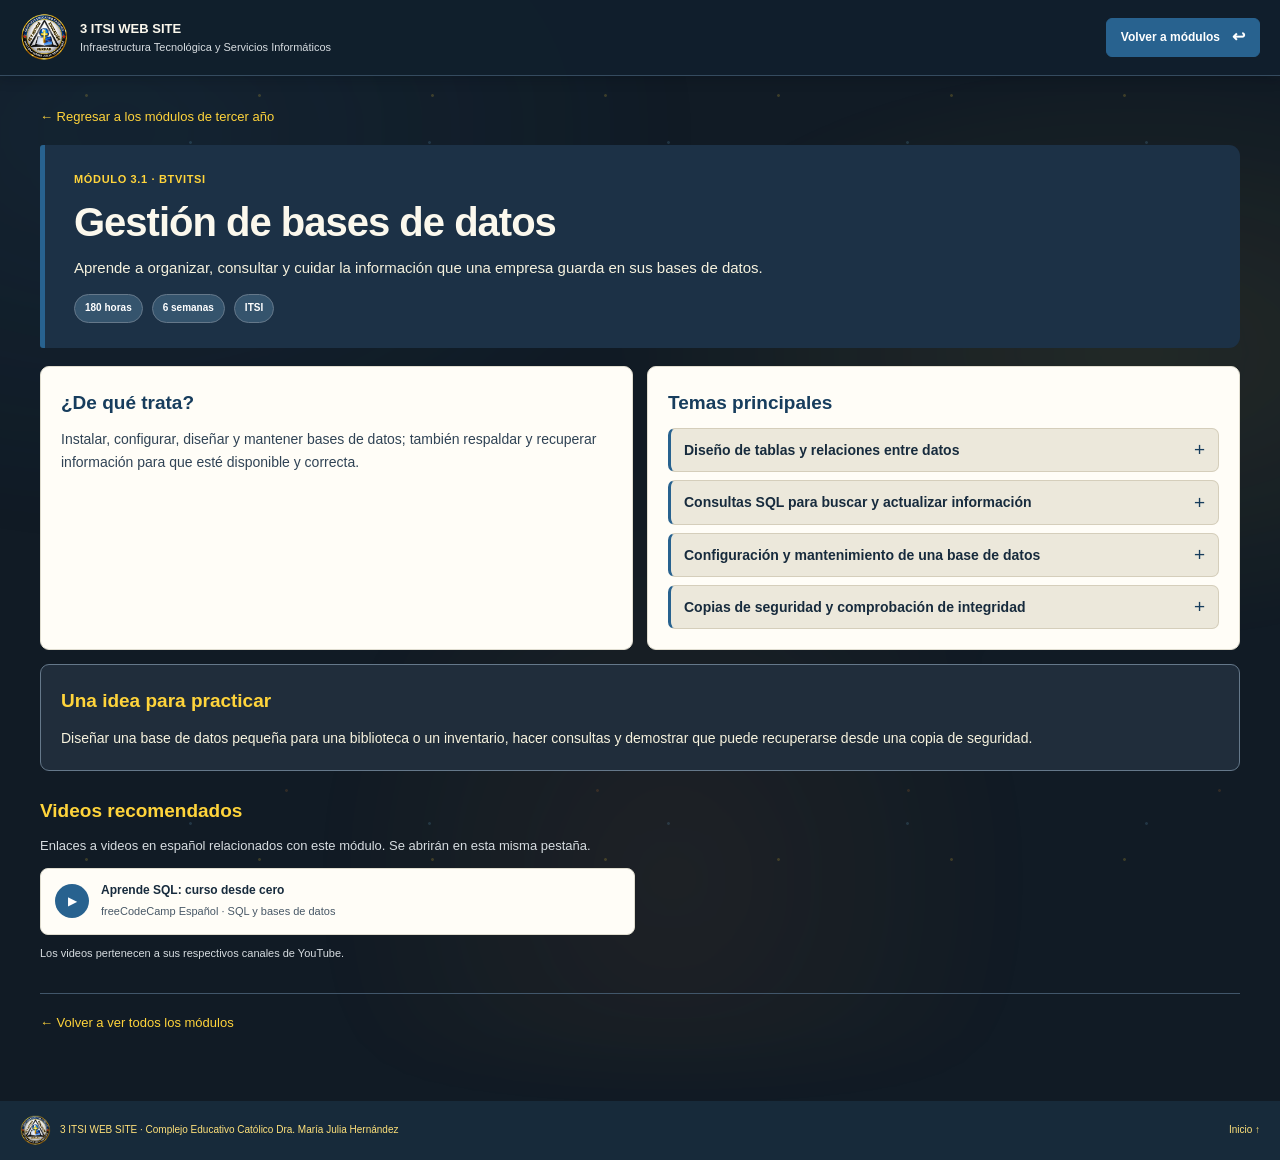
==== modulos/modulo-1.html @ 9ae8a1e6 "Remove JavaScript and use native HTML interactions" ====
<!DOCTYPE html>
<html lang="es">
<head>
  <meta charset="UTF-8">
  <meta name="viewport" content="width=device-width, initial-scale=1.0">
  <meta name="description" content="Información y videos recomendados para el módulo 1: Gestión de bases de datos.">
  <title>Módulo 3.1 | 3 ITSI WEB SITE</title>
  <link rel="icon" type="image/png" href="../imagenes/parrologo.png">
  <link rel="stylesheet" href="../style.css?v=9274566">
</head>
<body>
  <header class="encabezado">
    <a class="identidad" href="../index.html#inicio">
      <img src="../imagenes/parrologo.png" alt="Logo del Complejo Educativo Católico Dra. María Julia Hernández">
      <span><strong>3 ITSI WEB SITE</strong><small>Infraestructura Tecnológica y Servicios Informáticos</small></span>
    </a>
    <a class="boton" href="../index.html#modulos">Volver a módulos <span aria-hidden="true">↩</span></a>
  </header>

  <main class="pagina-modulo">
    <a class="volver" href="../index.html#modulos">← Regresar a los módulos de tercer año</a>
    <section class="titulo-modulo">
      <p class="etiqueta">MÓDULO 3.1 · BTVITSI</p>
      <h1>Gestión de bases de datos</h1>
      <p class="resumen-modulo">Aprende a organizar, consultar y cuidar la información que una empresa guarda en sus bases de datos.</p>
      <div class="datos-modulo"><span>180 horas</span><span>6 semanas</span><span>ITSI</span></div>
    </section>

    <div class="detalle-cuerpo">
      <section class="panel-info">
        <h2>¿De qué trata?</h2>
        <p>Instalar, configurar, diseñar y mantener bases de datos; también respaldar y recuperar información para que esté disponible y correcta.</p>
      </section>
      <section class="panel-info">
        <h2>Temas principales</h2>
        <div class="lista-temas">
          <details class="tema-desplegable">
            <summary>Diseño de tablas y relaciones entre datos</summary>
            <p>Una base de datos organiza la información en tablas. Las relaciones conectan datos relacionados y ayudan a evitar repeticiones.</p>
          </details>
          <details class="tema-desplegable">
            <summary>Consultas SQL para buscar y actualizar información</summary>
            <p>Con SQL se pueden buscar registros, filtrar resultados y agregar o modificar información según lo que necesite el sistema.</p>
          </details>
          <details class="tema-desplegable">
            <summary>Configuración y mantenimiento de una base de datos</summary>
            <p>Incluye preparar la base, organizar el acceso de usuarios y revisar que funcione correctamente para mantener la información disponible.</p>
          </details>
          <details class="tema-desplegable">
            <summary>Copias de seguridad y comprobación de integridad</summary>
            <p>Las copias permiten recuperar información ante un error. También se revisa que los datos estén completos y puedan consultarse.</p>
          </details>
        </div>
      </section>
      <section class="panel-info panel-practica">
        <h2>Una idea para practicar</h2>
        <p>Diseñar una base de datos pequeña para una biblioteca o un inventario, hacer consultas y demostrar que puede recuperarse desde una copia de seguridad.</p>
      </section>
    </div>

    <section class="videos-modulo">
      <h2>Videos recomendados</h2>
      <p>Enlaces a videos en español relacionados con este módulo. Se abrirán en esta misma pestaña.</p>
      <div class="video-lista">
          <a class="video-enlace" href="https://www.youtube.com/watch?v=6JBsoPOwPew">
            <span class="video-play" aria-hidden="true">▶</span><span class="video-texto"><strong>Aprende SQL: curso desde cero</strong><small>freeCodeCamp Español · SQL y bases de datos</small></span>
          </a>
      </div>
      <p class="nota-video">Los videos pertenecen a sus respectivos canales de YouTube.</p>
    </section>
    <div class="pie-detalle"><a class="volver" href="../index.html#modulos">← Volver a ver todos los módulos</a></div>
  </main>

  <footer class="pie"><a class="pie-identidad" href="../index.html#inicio"><img src="../imagenes/parrologo.png" alt=""><span>3 ITSI WEB SITE · Complejo Educativo Católico Dra. María Julia Hernández</span></a><a href="../index.html#inicio">Inicio ↑</a></footer>
</body>
</html>
---- style.css ----
:root {
  --tinta: #fbf8ed;
  --texto-secundario: #c6d2df;
  --fondo: #111b25;
  --blanco: #fff;
  --borde: #41566a;
  --azul: #28628f;
  --azul-oscuro: #173d5d;
  --amarillo: #ffd43b;
  --naranja: #ee8b35;
  --panel-azul: #202d3b;
  --panel-borde: #65788a;
  --superficie: #fffdf7;
  --sombra-suave: 0 8px 24px rgba(2, 12, 20, .28);
  --letra: "Trebuchet MS", "Segoe UI", Arial, sans-serif;
}

* { box-sizing: border-box; }
html, body { overflow-x: hidden; }
html { scroll-behavior: smooth; scroll-padding-top: 90px; background: var(--fondo); }
body { position: relative; isolation: isolate; margin: 0; color: var(--tinta); background: transparent; font-family: var(--letra); font-size: 16px; line-height: 1.65; -webkit-font-smoothing: antialiased; }
body::before { position: fixed; z-index: -2; inset: -18vh -14vw; content: ""; pointer-events: none; opacity: .8; background: radial-gradient(ellipse at 18% 24%, rgba(40, 98, 143, .16), transparent 31%), radial-gradient(ellipse at 80% 42%, rgba(255, 212, 59, .10), transparent 29%), radial-gradient(ellipse at 52% 85%, rgba(238, 139, 53, .08), transparent 31%); filter: blur(36px); animation: luces-de-fondo 34s ease-in-out infinite alternate; }
body::after { position: fixed; z-index: -1; inset: 0; content: ""; pointer-events: none; opacity: .26; background-image: radial-gradient(circle, rgba(255, 212, 59, .7) 1px, transparent 1.8px), radial-gradient(circle, rgba(115, 183, 222, .65) 1px, transparent 1.8px), radial-gradient(circle, rgba(238, 139, 53, .55) 1px, transparent 1.8px); background-size: 173px 191px, 239px 227px, 311px 283px; background-position: 0 0, 71px 29px, 131px 83px; animation: puntos-del-fondo 48s linear infinite; }
@keyframes luces-de-fondo { from { transform: translate3d(-1.5%, -1%, 0) scale(1); } to { transform: translate3d(1.5%, 1%, 0) scale(1.04); } }
@keyframes puntos-del-fondo { to { background-position: 173px 191px, -168px 256px, 442px -200px; } }
a { color: inherit; }
a:focus-visible, button:focus-visible { outline: 3px solid var(--azul); outline-offset: 3px; }
.seccion { width: min(100% - 40px, 1280px); margin-inline: auto; }

.encabezado { position: sticky; z-index: 10; top: 0; display: flex; align-items: center; justify-content: space-between; gap: 20px; min-height: 76px; padding: 8px max(20px, calc((100% - 1280px) / 2)); background: rgba(17, 31, 45, .97); border-bottom: 1px solid #354b5f; box-shadow: 0 2px 12px rgba(2, 12, 20, .25); }
.identidad { display: flex; align-items: center; gap: 11px; text-decoration: none; }
.identidad img { width: 49px; height: 49px; object-fit: contain; }
.identidad span { display: grid; line-height: 1.35; }
.identidad strong { color: var(--tinta); font-size: 13px; }
.identidad small { margin-top: 3px; color: #d6dce0; font-size: 11px; }
.menu { position: relative; }
.menu-boton { display: flex; align-items: center; gap: 10px; padding: 9px 13px; color: var(--blanco); background: var(--azul); border: 1px solid var(--azul); border-radius: 7px; cursor: pointer; font: 700 13px var(--letra); transition: background .16s ease, border-color .16s ease; }
.menu-boton:hover { background: var(--azul-oscuro); border-color: var(--azul-oscuro); }
.menu-boton span { font-size: 17px; line-height: 1; }
.menu-contenido { position: fixed; inset: 84px max(20px, calc((100vw - 1280px) / 2)) auto auto; min-width: 238px; margin: 0; padding: 7px; color: var(--tinta); background: #1c2b39; border: 1px solid #41566a; border-top: 3px solid var(--azul); border-radius: 8px; box-shadow: var(--sombra-suave); }
.menu-contenido:popover-open { display: grid; }
.menu-contenido a { padding: 9px 11px; color: #fbf8ed; border-radius: 5px; text-decoration: none; font-size: 13px; }
.menu-contenido a:hover { color: #fff; background: var(--azul-oscuro); }

.portada { display: grid; grid-template-columns: minmax(0, 1.15fr) minmax(270px, .85fr); align-items: center; gap: 34px; width: min(100% - 40px, 1280px); margin: 26px auto 0; padding: 38px 44px; color: var(--blanco); background: #173d5d; border-left: 6px solid var(--amarillo); border-radius: 3px 14px 14px 3px; box-shadow: 0 10px 24px rgba(2, 12, 20, .22); }
.portada-texto { max-width: 730px; }
.portada-foto { position: relative; width: 100%; aspect-ratio: 16 / 10; margin: 0; overflow: hidden; background: #1c2b39; border: 1px solid rgba(255, 255, 255, .35); border-radius: 9px; box-shadow: 0 10px 20px rgba(2, 12, 20, .28); }
.portada-foto img { display: block; width: 100%; height: 100%; object-fit: cover; object-position: center 45%; }
.portada-foto figcaption { position: absolute; right: 0; bottom: 0; left: 0; display: grid; gap: 2px; padding: 30px 14px 12px; color: #fff; background: linear-gradient(transparent, rgba(13, 24, 34, .92)); }
.portada-foto figcaption strong { font-size: 13px; }
.portada-foto figcaption span { color: #f5f1dd; font-size: 11px; }
.etiqueta { margin: 0 0 9px; color: #ffde69; font-size: 11px; font-weight: 700; letter-spacing: .06em; }
.portada .etiqueta { color: #ffe17a; }
.titulo { margin: 0; color: var(--tinta); font-size: clamp(38px, 6vw, 54px); line-height: 1.13; letter-spacing: -.035em; }
.portada .titulo { color: var(--blanco); }
.titulo span { color: var(--azul); }
.portada .titulo span { color: #ffe17a; }
.bajada { max-width: 650px; margin: 11px 0 10px; color: var(--tinta); font-size: 17px; font-weight: 650; }
.portada .bajada { color: var(--blanco); }
.introduccion { max-width: 660px; margin: 0 0 18px; color: var(--texto-secundario); font-size: 14px; line-height: 1.7; }
.portada .introduccion { color: #f6f2dd; }
.boton { display: inline-flex; align-items: center; gap: 12px; padding: 9px 14px; color: var(--blanco); background: var(--azul); border: 1px solid var(--azul); border-radius: 6px; text-decoration: none; font-size: 12px; font-weight: 700; transition: background .16s ease, transform .16s ease; }
.portada .boton { color: var(--azul-oscuro); background: var(--blanco); border-color: var(--blanco); }
.portada .boton:hover { color: var(--blanco); background: var(--azul-oscuro); border-color: var(--azul-oscuro); }
.boton:hover { transform: translateY(-1px); background: var(--azul-oscuro); }
.boton span { font-size: 16px; line-height: 1; }

.resumen { display: grid; grid-template-columns: repeat(3, 1fr); width: min(100% - 40px, 1120px); margin: 14px auto 0; background: #1c2b39; border: 1px solid #41566a; border-radius: 8px; }
.resumen p { display: flex; align-items: center; justify-content: center; gap: 8px; margin: 0; padding: 10px; }
.resumen p + p { border-left: 1px solid var(--borde); }
.resumen strong { color: var(--azul); font-size: 18px; }
.resumen span { color: #d6dce0; font-size: 10px; line-height: 1.35; }

.especialidad { display: grid; grid-template-columns: .7fr 1.3fr; gap: 60px; padding-block: 58px; }
.seccion-titulo h2, .cierre h2 { margin: 0; color: var(--tinta); font-size: 28px; line-height: 1.25; letter-spacing: -.02em; }
.texto-seccion p { margin: 0 0 10px; color: var(--texto-secundario); font-size: 13px; }
.texto-seccion strong { color: #f5cf51; }


.modulos { padding-block: 42px 52px; background: rgba(24, 39, 53, .94); border-top: 1px solid #41566a; border-bottom: 1px solid #41566a; }
.encabezado-modulos { display: flex; align-items: end; justify-content: space-between; gap: 30px; margin-bottom: 21px; }
.encabezado-modulos .etiqueta { color: #f5cf51; }
.encabezado-modulos > p { max-width: 350px; margin: 0 0 2px; color: var(--texto-secundario); font-size: 12px; }
.lista-modulos { display: grid; grid-template-columns: repeat(2, minmax(0, 1fr)); gap: 12px; }
.modulo { display: block; min-height: 123px; padding: 14px 16px; color: #172b3d; background: var(--superficie); border: 1px solid #e0ddd0; border-left: 4px solid var(--azul); border-radius: 8px; text-decoration: none; transition: background .15s ease, transform .15s ease, box-shadow .15s ease; }
.modulo:hover { transform: translateY(-2px); background: #fff; box-shadow: var(--sombra-suave); }
.numero-modulo { display: inline-block; margin: 0 0 7px; padding: 3px 8px; color: #173d5d; background: #ffd43b; border-radius: 3px 8px 3px 8px; font-size: 11px; font-weight: 800; }
.modulo h3 { margin: 0 0 6px; color: #172b3d; font-size: 17px; line-height: 1.4; }
.modulo p { margin: 0; color: #475766; font-size: 13px; line-height: 1.55; }
.modulo-con-foto { display: grid; grid-template-columns: minmax(0, 1fr) 132px; align-items: center; gap: 14px; }
.modulo-info { min-width: 0; }
.modulo-con-foto img { display: block; width: 100%; aspect-ratio: 4 / 3; object-fit: cover; object-position: center; border: 1px solid #e0ddd0; border-radius: 5px; }
.modulo:nth-child(3n + 2) { border-left-color: var(--amarillo); }
.modulo:nth-child(3n) { border-left-color: var(--naranja); }
.modulo-proyecto { border-left-color: var(--amarillo); }
.modulo-proyecto .numero-modulo { color: #173d5d; background: #ffd43b; }

.programas { display: grid; grid-template-columns: .72fr 1.28fr; gap: 18px 50px; padding-block: 52px; }
.programas-intro h2 { margin: 0; color: var(--tinta); font-size: 27px; line-height: 1.25; }
.programas-intro > p:last-child { max-width: 290px; color: var(--texto-secundario); font-size: 12px; }
.grupos-programas { display: grid; grid-template-columns: repeat(2, minmax(0, 1fr)); gap: 12px 22px; }
.grupo-programa { padding: 3px 0 7px 13px; border-left: 2px solid var(--azul); }
.grupo-programa:nth-child(2n) { border-left-color: var(--amarillo); }
.grupo-programa:nth-child(3n) { border-left-color: var(--naranja); }
.grupo-programa h3 { margin: 0 0 5px; color: #ffd43b; font-size: 14px; }
.grupo-programa a { display: flex; justify-content: space-between; gap: 7px; padding: 5px 0; color: var(--tinta); border-bottom: 1px solid var(--borde); text-decoration: none; font-size: 11px; }
.grupo-programa a:hover { color: #fff0ad; }
.grupo-programa a span { flex: 0 0 auto; color: #ffde69; font-size: 9px; }

.aviso-recursos { grid-column: 1 / -1; margin: 0; padding: 11px 14px; color: #f6f2dd; background: #1c2b39; border-left: 3px solid #ffcf33; border-radius: 4px; font-size: 11px; line-height: 1.6; }

.cierre { color: var(--blanco); background: var(--azul-oscuro); border-top: 4px solid var(--amarillo); }
.cierre-contenido { display: grid; grid-template-columns: .9fr 1.1fr auto; align-items: center; gap: 24px; padding-block: 30px; }
.cierre .etiqueta { color: #ffe17a; font-size: 10px; }
.cierre h2 { color: var(--blanco); font-size: 23px; }
.cierre-contenido > p { max-width: 390px; margin: 0; color: #f5f1dd; font-size: 11px; }
.boton-claro { color: #173d5d; background: var(--amarillo); border-color: var(--amarillo); white-space: nowrap; }
.boton-claro:hover { color: #173d5d; background: #eea51f; border-color: #b76b20; }
.boton-claro span { color: #173d5d; }
.pie { display: flex; align-items: center; justify-content: space-between; gap: 12px; padding: 14px max(20px, calc((100% - 1280px) / 2)); color: #eef1ee; background: #172a3a; font-size: 10px; }
.pie a { color: #ffe17a; text-decoration: none; }
.pie a:hover { text-decoration: underline; }

.pagina-modulo { width: min(100% - 40px, 1200px); margin: 27px auto 50px; }
.volver { display: inline-block; margin: 0 0 18px; color: #ffd43b; font-size: 13px; text-decoration: none; }
.volver:hover { color: var(--azul); text-decoration: underline; }
.titulo-modulo { padding: 25px 29px; background: #1c3146; border-left: 5px solid var(--azul); border-radius: 3px 11px 11px 3px; }
.titulo-modulo .etiqueta { color: #ffd43b; }
.titulo-modulo h1 { margin: 0; color: var(--tinta); font-size: clamp(28px, 5vw, 40px); line-height: 1.2; letter-spacing: -.025em; }
.titulo-modulo .resumen-modulo { max-width: 700px; margin: 10px 0 0; color: #f5f1dd; font-size: 15px; line-height: 1.65; }
.datos-modulo { display: flex; flex-wrap: wrap; gap: 9px; margin-top: 14px; }
.datos-modulo span { padding: 5px 10px; color: #fff; background: #35546d; border: 1px solid var(--panel-borde); border-radius: 999px; font-size: 10px; font-weight: 700; }
.detalle-cuerpo { display: grid; grid-template-columns: 1fr 1fr; gap: 14px; margin-top: 18px; }
.panel-info { padding: 20px; background: var(--superficie); border: 1px solid #e0ddd0; border-radius: 9px; }
.panel-info h2 { margin: 0 0 10px; color: var(--azul-oscuro); font-size: 19px; }
.videos-modulo h2 { margin: 0 0 10px; color: #ffd43b; font-size: 19px; }
.panel-info p { margin: 0; color: #304355; font-size: 14px; line-height: 1.65; }
.panel-info ul { margin: 0; padding-left: 18px; color: #304355; font-size: 13px; line-height: 1.6; }
.panel-info li { padding: 5px 0; }
.panel-practica { grid-column: 1 / -1; background: var(--panel-azul); border-color: var(--panel-borde); }
.panel-practica h2 { color: #ffd43b; }
.panel-practica p, .panel-practica ul { color: #f6f2dd; }
.videos-modulo { margin-top: 24px; }
.videos-modulo > p { margin: 0 0 11px; color: #d6dce0; font-size: 13px; line-height: 1.6; }
.video-lista { display: grid; grid-template-columns: repeat(2, minmax(0, 1fr)); gap: 11px; }
.video-enlace { display: flex; align-items: center; gap: 12px; min-height: 67px; padding: 12px 14px; color: #172b3d; background: var(--superficie); border: 1px solid #e0ddd0; border-radius: 8px; text-decoration: none; transition: border-color .15s ease, box-shadow .15s ease; }
.video-enlace:hover { border-color: var(--azul); box-shadow: var(--sombra-suave); }
.video-play { display: grid; flex: 0 0 34px; width: 34px; height: 34px; place-items: center; color: var(--blanco); background: var(--azul); border-radius: 50%; font-size: 12px; }
.video-texto strong, .video-texto small { display: block; }
.video-texto strong { font-size: 12px; line-height: 1.4; }
.video-texto small { margin-top: 3px; color: #475766; font-size: 11px; }
.nota-video { margin-top: 10px !important; color: #d6dce0 !important; font-size: 11px !important; }
.pie-detalle { margin-top: 30px; padding-top: 15px; border-top: 1px solid var(--borde); }

@media (max-width: 720px) {
  .portada { grid-template-columns: 1fr; gap: 22px; padding: 33px 28px; }
  .portada-foto { width: min(100%, 560px); aspect-ratio: 16 / 9; }
  .especialidad { gap: 28px; }
  .cierre-contenido { grid-template-columns: 1fr auto; gap: 14px; }
  .cierre-contenido > p { grid-column: 1; grid-row: 2; }
  .cierre-contenido .boton { grid-column: 2; grid-row: 1 / span 2; }
}
@media (max-width: 520px) {
  html { scroll-padding-top: 72px; }
  .encabezado { min-height: 68px; padding: 7px 14px; }
  .identidad { gap: 8px; }
  .identidad img { width: 42px; height: 42px; }
  .identidad strong { max-width: 175px; font-size: 11px; }
  .identidad small { max-width: 175px; font-size: 9px; }
  .menu-boton { gap: 7px; padding: 7px 9px; font-size: 11px; }
  .menu-contenido { inset: 74px 14px auto auto; min-width: 215px; }
  .portada { width: 100%; margin-top: 0; padding: 28px 21px 30px; border-radius: 0 0 11px 0; }
  .portada-foto { aspect-ratio: 16 / 10; }
  .titulo { font-size: 39px; }
  .bajada { font-size: 14px; }
  .introduccion { font-size: 12px; }
  .resumen { width: calc(100% - 28px); margin-top: 12px; }
  .resumen p { display: grid; justify-items: center; gap: 0; padding: 7px 3px; text-align: center; }
  .resumen strong { font-size: 15px; }
  .resumen span { font-size: 8px; }
  .seccion { width: calc(100% - 34px); }
  .especialidad { grid-template-columns: 1fr; gap: 11px; padding-block: 43px; }
  .seccion-titulo h2 { font-size: 25px; }
  .encabezado-modulos { display: block; }
  .encabezado-modulos > p { margin-top: 8px; }
  .modulos { padding-block: 37px 42px; }
  .lista-modulos { grid-template-columns: 1fr; gap: 9px; }
  .modulo { min-height: auto; padding: 12px 14px; }
  .modulo h3 { font-size: 16px; }
  .modulo p { font-size: 12px; }
  .modulo-con-foto { grid-template-columns: minmax(0, 1fr) 98px; gap: 10px; }
  .programas { grid-template-columns: 1fr; gap: 12px; padding-block: 40px; }
  .programas-intro > p:last-child { max-width: 100%; margin-bottom: 4px; }
  .grupos-programas { grid-template-columns: 1fr; gap: 13px; }
  .pagina-modulo { width: calc(100% - 30px); margin-top: 18px; }
  .titulo-modulo { padding: 20px 18px; }
  .titulo-modulo .resumen-modulo { font-size: 13px; }
  .detalle-cuerpo, .video-lista { grid-template-columns: 1fr; }
  .panel-info { padding: 16px; }
  .panel-practica { grid-column: auto; }
  .cierre-contenido { grid-template-columns: 1fr; padding-block: 24px; }
  .cierre-contenido > p, .cierre-contenido .boton { grid-column: auto; grid-row: auto; }
  .cierre h2 { font-size: 21px; }
  .pie { align-items: flex-start; padding: 12px 16px; font-size: 9px; }
}

@media (prefers-reduced-motion: reduce) {
  html { scroll-behavior: auto; }
  body::before, body::after { animation: none; }
  *, *::before, *::after { scroll-behavior: auto !important; transition-duration: .01ms !important; }
}



/* Temas desplegables en las páginas de cada módulo. */
.lista-temas { display: grid; gap: 8px; }
.tema-desplegable { overflow: hidden; background: #ece8db; border: 1px solid #d5cebb; border-left: 3px solid var(--azul); border-radius: 7px; color: #172b3d; }
.tema-desplegable summary { position: relative; padding: 11px 38px 11px 13px; color: #172b3d; cursor: pointer; font-size: 14px; font-weight: 700; line-height: 1.45; list-style: none; }
.tema-desplegable summary::-webkit-details-marker { display: none; }
.tema-desplegable summary::after { content: "+"; position: absolute; top: 50%; right: 13px; color: var(--azul-oscuro); font-size: 19px; font-weight: 500; transform: translateY(-50%); }
.tema-desplegable[open] summary::after { content: "−"; }
.tema-desplegable summary:hover { background: #fff0ad; }
.tema-desplegable summary:focus-visible { outline: 3px solid var(--azul); outline-offset: -3px; }
.tema-desplegable p { margin: 0; padding: 0 13px 13px; color: #304355; font-size: 13px; line-height: 1.65; }


/* Identidad institucional repetida con discreción en la portada, especialidad y pie. */
.sello-especialidad { display: block; width: 54px; height: 54px; margin-top: 15px; padding: 4px; object-fit: contain; background: #fffdf7; border: 1px solid #9a7b25; border-radius: 50%; }
.pie-identidad { display: inline-flex; align-items: center; gap: 9px; color: inherit; text-decoration: none; }
.pie-identidad img { width: 31px; height: 31px; object-fit: contain; }
.pie-identidad:hover { color: #fff; }
.duracion-modulo { display: inline-block; margin: 0 0 5px 7px; padding: 2px 7px; color: #173d5d; background: #ede8d6; border-radius: 999px; font-size: 9px; font-weight: 700; vertical-align: 1px; }
@media (max-width: 520px) {
  .sello-especialidad { width: 43px; height: 43px; margin-top: 10px; }
  .pie-identidad { gap: 7px; }
  .pie-identidad img { width: 27px; height: 27px; }
  .duracion-modulo { margin-left: 4px; font-size: 8px; }
}
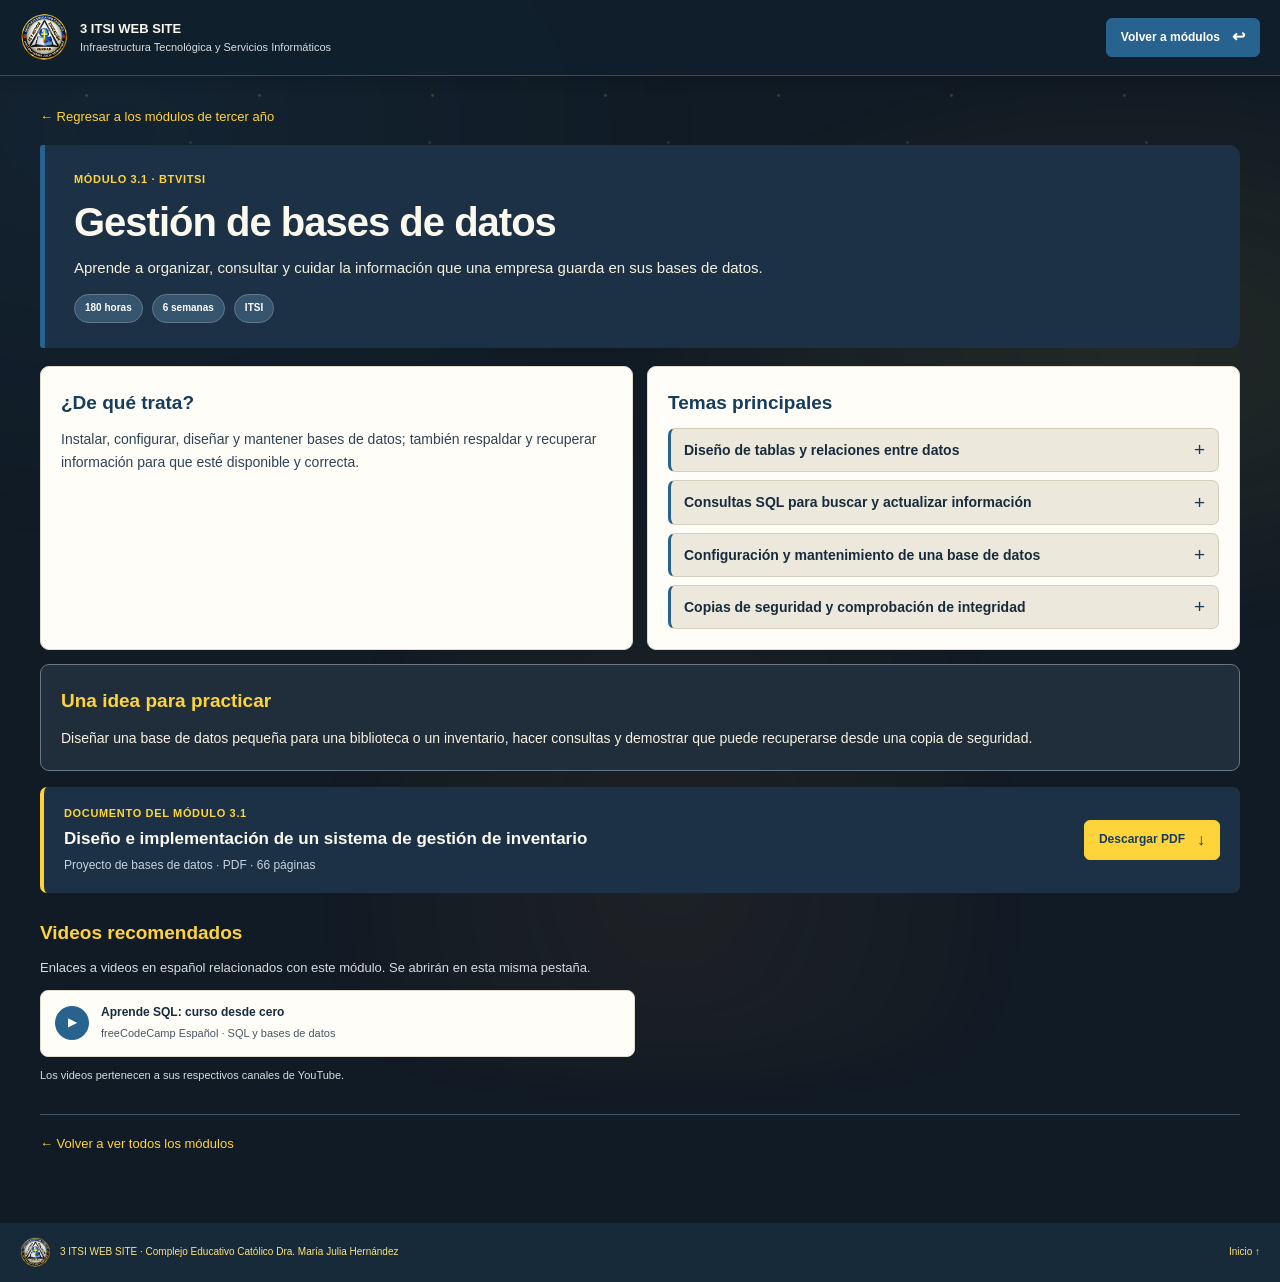
==== commit 5e678f12: "Add project PDFs to their modules" ====
--- a/modulos/modulo-1.html
+++ b/modulos/modulo-1.html
@@ -1,76 +1,167 @@
-<!DOCTYPE html>
+<!doctype html>
 <html lang="es">
-<head>
-  <meta charset="UTF-8">
-  <meta name="viewport" content="width=device-width, initial-scale=1.0">
-  <meta name="description" content="Información y videos recomendados para el módulo 1: Gestión de bases de datos.">
-  <title>Módulo 3.1 | 3 ITSI WEB SITE</title>
-  <link rel="icon" type="image/png" href="../imagenes/parrologo.png">
-  <link rel="stylesheet" href="../style.css?v=9274566">
-</head>
-<body>
-  <header class="encabezado">
-    <a class="identidad" href="../index.html#inicio">
-      <img src="../imagenes/parrologo.png" alt="Logo del Complejo Educativo Católico Dra. María Julia Hernández">
-      <span><strong>3 ITSI WEB SITE</strong><small>Infraestructura Tecnológica y Servicios Informáticos</small></span>
-    </a>
-    <a class="boton" href="../index.html#modulos">Volver a módulos <span aria-hidden="true">↩</span></a>
-  </header>
+  <head>
+    <!-- Datos de esta página y enlace a los estilos compartidos. -->
+    <meta charset="UTF-8" />
+    <meta name="viewport" content="width=device-width, initial-scale=1.0" />
+    <meta
+      name="description"
+      content="Información y videos recomendados para el módulo 1: Gestión de bases de datos."
+    />
+    <title>Módulo 3.1 | 3 ITSI WEB SITE</title>
+    <link rel="icon" type="image/png" href="../imagenes/parrologo.png" />
+    <link rel="stylesheet" href="../style.css?v=9274568" />
+  </head>
+  <body>
+    <!-- Escudo del centro y acceso a la lista de módulos. -->
+    <header class="encabezado">
+      <a class="identidad" href="../index.html#inicio">
+        <img
+          src="../imagenes/parrologo.png"
+          alt="Logo del Complejo Educativo Católico Dra. María Julia Hernández"
+        />
+        <span
+          ><strong>3 ITSI WEB SITE</strong
+          ><small
+            >Infraestructura Tecnológica y Servicios Informáticos</small
+          ></span
+        >
+      </a>
+      <a class="boton" href="../index.html#modulos"
+        >Volver a módulos <span aria-hidden="true">↩</span></a
+      >
+    </header>
 
-  <main class="pagina-modulo">
-    <a class="volver" href="../index.html#modulos">← Regresar a los módulos de tercer año</a>
-    <section class="titulo-modulo">
-      <p class="etiqueta">MÓDULO 3.1 · BTVITSI</p>
-      <h1>Gestión de bases de datos</h1>
-      <p class="resumen-modulo">Aprende a organizar, consultar y cuidar la información que una empresa guarda en sus bases de datos.</p>
-      <div class="datos-modulo"><span>180 horas</span><span>6 semanas</span><span>ITSI</span></div>
-    </section>
-
-    <div class="detalle-cuerpo">
-      <section class="panel-info">
-        <h2>¿De qué trata?</h2>
-        <p>Instalar, configurar, diseñar y mantener bases de datos; también respaldar y recuperar información para que esté disponible y correcta.</p>
-      </section>
-      <section class="panel-info">
-        <h2>Temas principales</h2>
-        <div class="lista-temas">
-          <details class="tema-desplegable">
-            <summary>Diseño de tablas y relaciones entre datos</summary>
-            <p>Una base de datos organiza la información en tablas. Las relaciones conectan datos relacionados y ayudan a evitar repeticiones.</p>
-          </details>
-          <details class="tema-desplegable">
-            <summary>Consultas SQL para buscar y actualizar información</summary>
-            <p>Con SQL se pueden buscar registros, filtrar resultados y agregar o modificar información según lo que necesite el sistema.</p>
-          </details>
-          <details class="tema-desplegable">
-            <summary>Configuración y mantenimiento de una base de datos</summary>
-            <p>Incluye preparar la base, organizar el acceso de usuarios y revisar que funcione correctamente para mantener la información disponible.</p>
-          </details>
-          <details class="tema-desplegable">
-            <summary>Copias de seguridad y comprobación de integridad</summary>
-            <p>Las copias permiten recuperar información ante un error. También se revisa que los datos estén completos y puedan consultarse.</p>
-          </details>
+    <!-- Aquí empieza la información de este módulo. -->
+    <main class="pagina-modulo">
+      <a class="volver" href="../index.html#modulos"
+        >← Regresar a los módulos de tercer año</a
+      >
+      <!-- Nombre, código y duración del módulo. -->
+      <section class="titulo-modulo">
+        <p class="etiqueta">MÓDULO 3.1 · BTVITSI</p>
+        <h1>Gestión de bases de datos</h1>
+        <p class="resumen-modulo">
+          Aprende a organizar, consultar y cuidar la información que una empresa
+          guarda en sus bases de datos.
+        </p>
+        <div class="datos-modulo">
+          <span>180 horas</span><span>6 semanas</span><span>ITSI</span>
         </div>
       </section>
-      <section class="panel-info panel-practica">
-        <h2>Una idea para practicar</h2>
-        <p>Diseñar una base de datos pequeña para una biblioteca o un inventario, hacer consultas y demostrar que puede recuperarse desde una copia de seguridad.</p>
+
+      <!-- Resumen del módulo, temas y una idea para practicar. -->
+      <div class="detalle-cuerpo">
+        <section class="panel-info">
+          <h2>¿De qué trata?</h2>
+          <p>
+            Instalar, configurar, diseñar y mantener bases de datos; también
+            respaldar y recuperar información para que esté disponible y
+            correcta.
+          </p>
+        </section>
+        <section class="panel-info">
+          <h2>Temas principales</h2>
+          <!-- Cada tema se puede abrir para leer su explicación. -->
+          <div class="lista-temas">
+            <details class="tema-desplegable">
+              <summary>Diseño de tablas y relaciones entre datos</summary>
+              <p>
+                Una base de datos organiza la información en tablas. Las
+                relaciones conectan datos relacionados y ayudan a evitar
+                repeticiones.
+              </p>
+            </details>
+            <details class="tema-desplegable">
+              <summary>
+                Consultas SQL para buscar y actualizar información
+              </summary>
+              <p>
+                Con SQL se pueden buscar registros, filtrar resultados y agregar
+                o modificar información según lo que necesite el sistema.
+              </p>
+            </details>
+            <details class="tema-desplegable">
+              <summary>
+                Configuración y mantenimiento de una base de datos
+              </summary>
+              <p>
+                Incluye preparar la base, organizar el acceso de usuarios y
+                revisar que funcione correctamente para mantener la información
+                disponible.
+              </p>
+            </details>
+            <details class="tema-desplegable">
+              <summary>
+                Copias de seguridad y comprobación de integridad
+              </summary>
+              <p>
+                Las copias permiten recuperar información ante un error. También
+                se revisa que los datos estén completos y puedan consultarse.
+              </p>
+            </details>
+          </div>
+        </section>
+        <section class="panel-info panel-practica">
+          <h2>Una idea para practicar</h2>
+          <p>
+            Diseñar una base de datos pequeña para una biblioteca o un
+            inventario, hacer consultas y demostrar que puede recuperarse desde
+            una copia de seguridad.
+          </p>
+        </section>
+      </div>
+
+      <!-- Documento del proyecto presentado para este módulo. -->
+      <section class="documento-modulo">
+        <div>
+          <p class="etiqueta">DOCUMENTO DEL MÓDULO 3.1</p>
+          <h2>Diseño e implementación de un sistema de gestión de inventario</h2>
+          <p>Proyecto de bases de datos · PDF · 66 páginas</p>
+        </div>
+        <a class="boton boton-documento" href="../documentos/modulo-3.1-proyecto-inventario-bases-de-datos.pdf" download>
+          Descargar PDF <span aria-hidden="true">↓</span>
+        </a>
       </section>
-    </div>
 
-    <section class="videos-modulo">
-      <h2>Videos recomendados</h2>
-      <p>Enlaces a videos en español relacionados con este módulo. Se abrirán en esta misma pestaña.</p>
-      <div class="video-lista">
-          <a class="video-enlace" href="https://www.youtube.com/watch?v=6JBsoPOwPew">
-            <span class="video-play" aria-hidden="true">▶</span><span class="video-texto"><strong>Aprende SQL: curso desde cero</strong><small>freeCodeCamp Español · SQL y bases de datos</small></span>
+      <!-- Videos relacionados con este tema. -->
+      <section class="videos-modulo">
+        <h2>Videos recomendados</h2>
+        <p>
+          Enlaces a videos en español relacionados con este módulo. Se abrirán
+          en esta misma pestaña.
+        </p>
+        <div class="video-lista">
+          <a
+            class="video-enlace"
+            href="https://www.youtube.com/watch?v=6JBsoPOwPew"
+          >
+            <span class="video-play" aria-hidden="true">▶</span
+            ><span class="video-texto"
+              ><strong>Aprende SQL: curso desde cero</strong
+              ><small>freeCodeCamp Español · SQL y bases de datos</small></span
+            >
           </a>
+        </div>
+        <p class="nota-video">
+          Los videos pertenecen a sus respectivos canales de YouTube.
+        </p>
+      </section>
+      <div class="pie-detalle">
+        <a class="volver" href="../index.html#modulos"
+          >← Volver a ver todos los módulos</a
+        >
       </div>
-      <p class="nota-video">Los videos pertenecen a sus respectivos canales de YouTube.</p>
-    </section>
-    <div class="pie-detalle"><a class="volver" href="../index.html#modulos">← Volver a ver todos los módulos</a></div>
-  </main>
+    </main>
 
-  <footer class="pie"><a class="pie-identidad" href="../index.html#inicio"><img src="../imagenes/parrologo.png" alt=""><span>3 ITSI WEB SITE · Complejo Educativo Católico Dra. María Julia Hernández</span></a><a href="../index.html#inicio">Inicio ↑</a></footer>
-</body>
+    <!-- Cierre de la página y enlace para volver al inicio. -->
+    <footer class="pie">
+      <a class="pie-identidad" href="../index.html#inicio"
+        ><img src="../imagenes/parrologo.png" alt="" /><span
+          >3 ITSI WEB SITE · Complejo Educativo Católico Dra. María Julia
+          Hernández</span
+        ></a
+      ><a href="../index.html#inicio">Inicio ↑</a>
+    </footer>
+  </body>
 </html>
--- a/style.css
+++ b/style.css
@@ -1,3 +1,4 @@
+/* Colores y tipografías que se repiten por todo el sitio. */
 :root {
   --tinta: #fbf8ed;
   --texto-secundario: #c6d2df;
@@ -11,228 +12,1158 @@
   --panel-azul: #202d3b;
   --panel-borde: #65788a;
   --superficie: #fffdf7;
-  --sombra-suave: 0 8px 24px rgba(2, 12, 20, .28);
+  --sombra-suave: 0 8px 24px rgba(2, 12, 20, 0.28);
   --letra: "Trebuchet MS", "Segoe UI", Arial, sans-serif;
 }
 
-* { box-sizing: border-box; }
-html, body { overflow-x: hidden; }
-html { scroll-behavior: smooth; scroll-padding-top: 90px; background: var(--fondo); }
-body { position: relative; isolation: isolate; margin: 0; color: var(--tinta); background: transparent; font-family: var(--letra); font-size: 16px; line-height: 1.65; -webkit-font-smoothing: antialiased; }
-body::before { position: fixed; z-index: -2; inset: -18vh -14vw; content: ""; pointer-events: none; opacity: .8; background: radial-gradient(ellipse at 18% 24%, rgba(40, 98, 143, .16), transparent 31%), radial-gradient(ellipse at 80% 42%, rgba(255, 212, 59, .10), transparent 29%), radial-gradient(ellipse at 52% 85%, rgba(238, 139, 53, .08), transparent 31%); filter: blur(36px); animation: luces-de-fondo 34s ease-in-out infinite alternate; }
-body::after { position: fixed; z-index: -1; inset: 0; content: ""; pointer-events: none; opacity: .26; background-image: radial-gradient(circle, rgba(255, 212, 59, .7) 1px, transparent 1.8px), radial-gradient(circle, rgba(115, 183, 222, .65) 1px, transparent 1.8px), radial-gradient(circle, rgba(238, 139, 53, .55) 1px, transparent 1.8px); background-size: 173px 191px, 239px 227px, 311px 283px; background-position: 0 0, 71px 29px, 131px 83px; animation: puntos-del-fondo 48s linear infinite; }
-@keyframes luces-de-fondo { from { transform: translate3d(-1.5%, -1%, 0) scale(1); } to { transform: translate3d(1.5%, 1%, 0) scale(1.04); } }
-@keyframes puntos-del-fondo { to { background-position: 173px 191px, -168px 256px, 442px -200px; } }
-a { color: inherit; }
-a:focus-visible, button:focus-visible { outline: 3px solid var(--azul); outline-offset: 3px; }
-.seccion { width: min(100% - 40px, 1280px); margin-inline: auto; }
-
-.encabezado { position: sticky; z-index: 10; top: 0; display: flex; align-items: center; justify-content: space-between; gap: 20px; min-height: 76px; padding: 8px max(20px, calc((100% - 1280px) / 2)); background: rgba(17, 31, 45, .97); border-bottom: 1px solid #354b5f; box-shadow: 0 2px 12px rgba(2, 12, 20, .25); }
-.identidad { display: flex; align-items: center; gap: 11px; text-decoration: none; }
-.identidad img { width: 49px; height: 49px; object-fit: contain; }
-.identidad span { display: grid; line-height: 1.35; }
-.identidad strong { color: var(--tinta); font-size: 13px; }
-.identidad small { margin-top: 3px; color: #d6dce0; font-size: 11px; }
-.menu { position: relative; }
-.menu-boton { display: flex; align-items: center; gap: 10px; padding: 9px 13px; color: var(--blanco); background: var(--azul); border: 1px solid var(--azul); border-radius: 7px; cursor: pointer; font: 700 13px var(--letra); transition: background .16s ease, border-color .16s ease; }
-.menu-boton:hover { background: var(--azul-oscuro); border-color: var(--azul-oscuro); }
-.menu-boton span { font-size: 17px; line-height: 1; }
-.menu-contenido { position: fixed; inset: 84px max(20px, calc((100vw - 1280px) / 2)) auto auto; min-width: 238px; margin: 0; padding: 7px; color: var(--tinta); background: #1c2b39; border: 1px solid #41566a; border-top: 3px solid var(--azul); border-radius: 8px; box-shadow: var(--sombra-suave); }
-.menu-contenido:popover-open { display: grid; }
-.menu-contenido a { padding: 9px 11px; color: #fbf8ed; border-radius: 5px; text-decoration: none; font-size: 13px; }
-.menu-contenido a:hover { color: #fff; background: var(--azul-oscuro); }
-
-.portada { display: grid; grid-template-columns: minmax(0, 1.15fr) minmax(270px, .85fr); align-items: center; gap: 34px; width: min(100% - 40px, 1280px); margin: 26px auto 0; padding: 38px 44px; color: var(--blanco); background: #173d5d; border-left: 6px solid var(--amarillo); border-radius: 3px 14px 14px 3px; box-shadow: 0 10px 24px rgba(2, 12, 20, .22); }
-.portada-texto { max-width: 730px; }
-.portada-foto { position: relative; width: 100%; aspect-ratio: 16 / 10; margin: 0; overflow: hidden; background: #1c2b39; border: 1px solid rgba(255, 255, 255, .35); border-radius: 9px; box-shadow: 0 10px 20px rgba(2, 12, 20, .28); }
-.portada-foto img { display: block; width: 100%; height: 100%; object-fit: cover; object-position: center 45%; }
-.portada-foto figcaption { position: absolute; right: 0; bottom: 0; left: 0; display: grid; gap: 2px; padding: 30px 14px 12px; color: #fff; background: linear-gradient(transparent, rgba(13, 24, 34, .92)); }
-.portada-foto figcaption strong { font-size: 13px; }
-.portada-foto figcaption span { color: #f5f1dd; font-size: 11px; }
-.etiqueta { margin: 0 0 9px; color: #ffde69; font-size: 11px; font-weight: 700; letter-spacing: .06em; }
-.portada .etiqueta { color: #ffe17a; }
-.titulo { margin: 0; color: var(--tinta); font-size: clamp(38px, 6vw, 54px); line-height: 1.13; letter-spacing: -.035em; }
-.portada .titulo { color: var(--blanco); }
-.titulo span { color: var(--azul); }
-.portada .titulo span { color: #ffe17a; }
-.bajada { max-width: 650px; margin: 11px 0 10px; color: var(--tinta); font-size: 17px; font-weight: 650; }
-.portada .bajada { color: var(--blanco); }
-.introduccion { max-width: 660px; margin: 0 0 18px; color: var(--texto-secundario); font-size: 14px; line-height: 1.7; }
-.portada .introduccion { color: #f6f2dd; }
-.boton { display: inline-flex; align-items: center; gap: 12px; padding: 9px 14px; color: var(--blanco); background: var(--azul); border: 1px solid var(--azul); border-radius: 6px; text-decoration: none; font-size: 12px; font-weight: 700; transition: background .16s ease, transform .16s ease; }
-.portada .boton { color: var(--azul-oscuro); background: var(--blanco); border-color: var(--blanco); }
-.portada .boton:hover { color: var(--blanco); background: var(--azul-oscuro); border-color: var(--azul-oscuro); }
-.boton:hover { transform: translateY(-1px); background: var(--azul-oscuro); }
-.boton span { font-size: 16px; line-height: 1; }
-
-.resumen { display: grid; grid-template-columns: repeat(3, 1fr); width: min(100% - 40px, 1120px); margin: 14px auto 0; background: #1c2b39; border: 1px solid #41566a; border-radius: 8px; }
-.resumen p { display: flex; align-items: center; justify-content: center; gap: 8px; margin: 0; padding: 10px; }
-.resumen p + p { border-left: 1px solid var(--borde); }
-.resumen strong { color: var(--azul); font-size: 18px; }
-.resumen span { color: #d6dce0; font-size: 10px; line-height: 1.35; }
-
-.especialidad { display: grid; grid-template-columns: .7fr 1.3fr; gap: 60px; padding-block: 58px; }
-.seccion-titulo h2, .cierre h2 { margin: 0; color: var(--tinta); font-size: 28px; line-height: 1.25; letter-spacing: -.02em; }
-.texto-seccion p { margin: 0 0 10px; color: var(--texto-secundario); font-size: 13px; }
-.texto-seccion strong { color: #f5cf51; }
-
-
-.modulos { padding-block: 42px 52px; background: rgba(24, 39, 53, .94); border-top: 1px solid #41566a; border-bottom: 1px solid #41566a; }
-.encabezado-modulos { display: flex; align-items: end; justify-content: space-between; gap: 30px; margin-bottom: 21px; }
-.encabezado-modulos .etiqueta { color: #f5cf51; }
-.encabezado-modulos > p { max-width: 350px; margin: 0 0 2px; color: var(--texto-secundario); font-size: 12px; }
-.lista-modulos { display: grid; grid-template-columns: repeat(2, minmax(0, 1fr)); gap: 12px; }
-.modulo { display: block; min-height: 123px; padding: 14px 16px; color: #172b3d; background: var(--superficie); border: 1px solid #e0ddd0; border-left: 4px solid var(--azul); border-radius: 8px; text-decoration: none; transition: background .15s ease, transform .15s ease, box-shadow .15s ease; }
-.modulo:hover { transform: translateY(-2px); background: #fff; box-shadow: var(--sombra-suave); }
-.numero-modulo { display: inline-block; margin: 0 0 7px; padding: 3px 8px; color: #173d5d; background: #ffd43b; border-radius: 3px 8px 3px 8px; font-size: 11px; font-weight: 800; }
-.modulo h3 { margin: 0 0 6px; color: #172b3d; font-size: 17px; line-height: 1.4; }
-.modulo p { margin: 0; color: #475766; font-size: 13px; line-height: 1.55; }
-.modulo-con-foto { display: grid; grid-template-columns: minmax(0, 1fr) 132px; align-items: center; gap: 14px; }
-.modulo-info { min-width: 0; }
-.modulo-con-foto img { display: block; width: 100%; aspect-ratio: 4 / 3; object-fit: cover; object-position: center; border: 1px solid #e0ddd0; border-radius: 5px; }
-.modulo:nth-child(3n + 2) { border-left-color: var(--amarillo); }
-.modulo:nth-child(3n) { border-left-color: var(--naranja); }
-.modulo-proyecto { border-left-color: var(--amarillo); }
-.modulo-proyecto .numero-modulo { color: #173d5d; background: #ffd43b; }
-
-.programas { display: grid; grid-template-columns: .72fr 1.28fr; gap: 18px 50px; padding-block: 52px; }
-.programas-intro h2 { margin: 0; color: var(--tinta); font-size: 27px; line-height: 1.25; }
-.programas-intro > p:last-child { max-width: 290px; color: var(--texto-secundario); font-size: 12px; }
-.grupos-programas { display: grid; grid-template-columns: repeat(2, minmax(0, 1fr)); gap: 12px 22px; }
-.grupo-programa { padding: 3px 0 7px 13px; border-left: 2px solid var(--azul); }
-.grupo-programa:nth-child(2n) { border-left-color: var(--amarillo); }
-.grupo-programa:nth-child(3n) { border-left-color: var(--naranja); }
-.grupo-programa h3 { margin: 0 0 5px; color: #ffd43b; font-size: 14px; }
-.grupo-programa a { display: flex; justify-content: space-between; gap: 7px; padding: 5px 0; color: var(--tinta); border-bottom: 1px solid var(--borde); text-decoration: none; font-size: 11px; }
-.grupo-programa a:hover { color: #fff0ad; }
-.grupo-programa a span { flex: 0 0 auto; color: #ffde69; font-size: 9px; }
-
-.aviso-recursos { grid-column: 1 / -1; margin: 0; padding: 11px 14px; color: #f6f2dd; background: #1c2b39; border-left: 3px solid #ffcf33; border-radius: 4px; font-size: 11px; line-height: 1.6; }
-
-.cierre { color: var(--blanco); background: var(--azul-oscuro); border-top: 4px solid var(--amarillo); }
-.cierre-contenido { display: grid; grid-template-columns: .9fr 1.1fr auto; align-items: center; gap: 24px; padding-block: 30px; }
-.cierre .etiqueta { color: #ffe17a; font-size: 10px; }
-.cierre h2 { color: var(--blanco); font-size: 23px; }
-.cierre-contenido > p { max-width: 390px; margin: 0; color: #f5f1dd; font-size: 11px; }
-.boton-claro { color: #173d5d; background: var(--amarillo); border-color: var(--amarillo); white-space: nowrap; }
-.boton-claro:hover { color: #173d5d; background: #eea51f; border-color: #b76b20; }
-.boton-claro span { color: #173d5d; }
-.pie { display: flex; align-items: center; justify-content: space-between; gap: 12px; padding: 14px max(20px, calc((100% - 1280px) / 2)); color: #eef1ee; background: #172a3a; font-size: 10px; }
-.pie a { color: #ffe17a; text-decoration: none; }
-.pie a:hover { text-decoration: underline; }
-
-.pagina-modulo { width: min(100% - 40px, 1200px); margin: 27px auto 50px; }
-.volver { display: inline-block; margin: 0 0 18px; color: #ffd43b; font-size: 13px; text-decoration: none; }
-.volver:hover { color: var(--azul); text-decoration: underline; }
-.titulo-modulo { padding: 25px 29px; background: #1c3146; border-left: 5px solid var(--azul); border-radius: 3px 11px 11px 3px; }
-.titulo-modulo .etiqueta { color: #ffd43b; }
-.titulo-modulo h1 { margin: 0; color: var(--tinta); font-size: clamp(28px, 5vw, 40px); line-height: 1.2; letter-spacing: -.025em; }
-.titulo-modulo .resumen-modulo { max-width: 700px; margin: 10px 0 0; color: #f5f1dd; font-size: 15px; line-height: 1.65; }
-.datos-modulo { display: flex; flex-wrap: wrap; gap: 9px; margin-top: 14px; }
-.datos-modulo span { padding: 5px 10px; color: #fff; background: #35546d; border: 1px solid var(--panel-borde); border-radius: 999px; font-size: 10px; font-weight: 700; }
-.detalle-cuerpo { display: grid; grid-template-columns: 1fr 1fr; gap: 14px; margin-top: 18px; }
-.panel-info { padding: 20px; background: var(--superficie); border: 1px solid #e0ddd0; border-radius: 9px; }
-.panel-info h2 { margin: 0 0 10px; color: var(--azul-oscuro); font-size: 19px; }
-.videos-modulo h2 { margin: 0 0 10px; color: #ffd43b; font-size: 19px; }
-.panel-info p { margin: 0; color: #304355; font-size: 14px; line-height: 1.65; }
-.panel-info ul { margin: 0; padding-left: 18px; color: #304355; font-size: 13px; line-height: 1.6; }
-.panel-info li { padding: 5px 0; }
-.panel-practica { grid-column: 1 / -1; background: var(--panel-azul); border-color: var(--panel-borde); }
-.panel-practica h2 { color: #ffd43b; }
-.panel-practica p, .panel-practica ul { color: #f6f2dd; }
-.videos-modulo { margin-top: 24px; }
-.videos-modulo > p { margin: 0 0 11px; color: #d6dce0; font-size: 13px; line-height: 1.6; }
-.video-lista { display: grid; grid-template-columns: repeat(2, minmax(0, 1fr)); gap: 11px; }
-.video-enlace { display: flex; align-items: center; gap: 12px; min-height: 67px; padding: 12px 14px; color: #172b3d; background: var(--superficie); border: 1px solid #e0ddd0; border-radius: 8px; text-decoration: none; transition: border-color .15s ease, box-shadow .15s ease; }
-.video-enlace:hover { border-color: var(--azul); box-shadow: var(--sombra-suave); }
-.video-play { display: grid; flex: 0 0 34px; width: 34px; height: 34px; place-items: center; color: var(--blanco); background: var(--azul); border-radius: 50%; font-size: 12px; }
-.video-texto strong, .video-texto small { display: block; }
-.video-texto strong { font-size: 12px; line-height: 1.4; }
-.video-texto small { margin-top: 3px; color: #475766; font-size: 11px; }
-.nota-video { margin-top: 10px !important; color: #d6dce0 !important; font-size: 11px !important; }
-.pie-detalle { margin-top: 30px; padding-top: 15px; border-top: 1px solid var(--borde); }
-
+/* Ajuste general para que las medidas de los elementos sean más fáciles de controlar. */
+* {
+  box-sizing: border-box;
+}
+html,
+body {
+  overflow-x: hidden;
+}
+html {
+  scroll-behavior: smooth;
+  scroll-padding-top: 90px;
+  background: var(--fondo);
+}
+body {
+  position: relative;
+  isolation: isolate; /* Mantiene los adornos del fondo detrás del contenido. */
+  margin: 0;
+  color: var(--tinta);
+  background: transparent;
+  font-family: var(--letra);
+  font-size: 16px;
+  line-height: 1.65;
+  -webkit-font-smoothing: antialiased;
+}
+/* Manchas de color y puntos suaves para el fondo. Todo está hecho con CSS. */
+body::before {
+  position: fixed;
+  z-index: -2;
+  inset: -18vh -14vw;
+  content: "";
+  pointer-events: none;
+  opacity: 0.8;
+  background:
+    radial-gradient(
+      ellipse at 18% 24%,
+      rgba(40, 98, 143, 0.16),
+      transparent 31%
+    ),
+    radial-gradient(
+      ellipse at 80% 42%,
+      rgba(255, 212, 59, 0.1),
+      transparent 29%
+    ),
+    radial-gradient(
+      ellipse at 52% 85%,
+      rgba(238, 139, 53, 0.08),
+      transparent 31%
+    );
+  filter: blur(36px);
+  animation: luces-de-fondo 34s ease-in-out infinite alternate;
+}
+body::after {
+  position: fixed;
+  z-index: -1;
+  inset: 0;
+  content: "";
+  pointer-events: none;
+  opacity: 0.26;
+  background-image:
+    radial-gradient(circle, rgba(255, 212, 59, 0.7) 1px, transparent 1.8px),
+    radial-gradient(circle, rgba(115, 183, 222, 0.65) 1px, transparent 1.8px),
+    radial-gradient(circle, rgba(238, 139, 53, 0.55) 1px, transparent 1.8px);
+  background-size:
+    173px 191px,
+    239px 227px,
+    311px 283px;
+  background-position:
+    0 0,
+    71px 29px,
+    131px 83px;
+  animation: puntos-del-fondo 48s linear infinite;
+}
+@keyframes luces-de-fondo {
+  from {
+    transform: translate3d(-1.5%, -1%, 0) scale(1);
+  }
+  to {
+    transform: translate3d(1.5%, 1%, 0) scale(1.04);
+  }
+}
+/* Movimiento lento de los puntos del fondo. */
+@keyframes puntos-del-fondo {
+  to {
+    background-position:
+      173px 191px,
+      -168px 256px,
+      442px -200px;
+  }
+}
+/* Hace visible qué enlace está seleccionado al usar el teclado. */
+a {
+  color: inherit;
+}
+a:focus-visible,
+button:focus-visible {
+  outline: 3px solid var(--azul);
+  outline-offset: 3px;
+}
+.seccion {
+  width: min(100% - 40px, 1280px);
+  margin-inline: auto;
+}
+
+/* La barra permanece arriba mientras se recorre la página. */
+.encabezado {
+  position: sticky;
+  z-index: 10;
+  top: 0;
+  display: flex;
+  align-items: center;
+  justify-content: space-between;
+  gap: 20px;
+  min-height: 76px;
+  padding: 8px max(20px, calc((100% - 1280px) / 2));
+  background: rgba(17, 31, 45, 0.97);
+  border-bottom: 1px solid #354b5f;
+  box-shadow: 0 2px 12px rgba(2, 12, 20, 0.25);
+}
+.identidad {
+  display: flex;
+  align-items: center;
+  gap: 11px;
+  text-decoration: none;
+}
+.identidad img {
+  width: 49px;
+  height: 49px;
+  object-fit: contain;
+}
+.identidad span {
+  display: grid;
+  line-height: 1.35;
+}
+.identidad strong {
+  color: var(--tinta);
+  font-size: 13px;
+}
+.identidad small {
+  margin-top: 3px;
+  color: #d6dce0;
+  font-size: 11px;
+}
+/* El menú lo abre el navegador y se cierra al hacer clic afuera o usar Escape. */
+.menu {
+  position: relative;
+}
+.menu-boton {
+  display: flex;
+  align-items: center;
+  gap: 10px;
+  padding: 9px 13px;
+  color: var(--blanco);
+  background: var(--azul);
+  border: 1px solid var(--azul);
+  border-radius: 7px;
+  cursor: pointer;
+  font: 700 13px var(--letra);
+  transition:
+    background 0.16s ease,
+    border-color 0.16s ease;
+}
+.menu-boton:hover {
+  background: var(--azul-oscuro);
+  border-color: var(--azul-oscuro);
+}
+.menu-boton span {
+  font-size: 17px;
+  line-height: 1;
+}
+.menu-contenido {
+  position: fixed;
+  inset: 84px max(20px, calc((100vw - 1280px) / 2)) auto auto;
+  min-width: 238px;
+  margin: 0;
+  padding: 7px;
+  color: var(--tinta);
+  background: #1c2b39;
+  border: 1px solid #41566a;
+  border-top: 3px solid var(--azul);
+  border-radius: 8px;
+  box-shadow: var(--sombra-suave);
+}
+.menu-contenido:popover-open {
+  display: grid; /* Acomoda los enlaces cuando el menú se abre. */
+}
+.menu-contenido a {
+  padding: 9px 11px;
+  color: #fbf8ed;
+  border-radius: 5px;
+  text-decoration: none;
+  font-size: 13px;
+}
+.menu-contenido a:hover {
+  color: #fff;
+  background: var(--azul-oscuro);
+}
+
+/* Texto y foto de portada, lado a lado en pantallas amplias. */
+.portada {
+  display: grid;
+  grid-template-columns: minmax(0, 1.15fr) minmax(270px, 0.85fr);
+  align-items: center;
+  gap: 34px;
+  width: min(100% - 40px, 1280px);
+  margin: 26px auto 0;
+  padding: 38px 44px;
+  color: var(--blanco);
+  background: #173d5d;
+  border-left: 6px solid var(--amarillo);
+  border-radius: 3px 14px 14px 3px;
+  box-shadow: 0 10px 24px rgba(2, 12, 20, 0.22);
+}
+.portada-texto {
+  max-width: 730px;
+}
+.portada-foto {
+  position: relative;
+  width: 100%;
+  aspect-ratio: 16 / 10;
+  margin: 0;
+  overflow: hidden;
+  background: #1c2b39;
+  border: 1px solid rgba(255, 255, 255, 0.35);
+  border-radius: 9px;
+  box-shadow: 0 10px 20px rgba(2, 12, 20, 0.28);
+}
+.portada-foto img {
+  display: block;
+  width: 100%;
+  height: 100%;
+  object-fit: cover;
+  object-position: center 45%;
+}
+.portada-foto figcaption {
+  position: absolute;
+  right: 0;
+  bottom: 0;
+  left: 0;
+  display: grid;
+  gap: 2px;
+  padding: 30px 14px 12px;
+  color: #fff;
+  background: linear-gradient(transparent, rgba(13, 24, 34, 0.92));
+}
+.portada-foto figcaption strong {
+  font-size: 13px;
+}
+.portada-foto figcaption span {
+  color: #f5f1dd;
+  font-size: 11px;
+}
+.etiqueta {
+  margin: 0 0 9px;
+  color: #ffde69;
+  font-size: 11px;
+  font-weight: 700;
+  letter-spacing: 0.06em;
+}
+.portada .etiqueta {
+  color: #ffe17a;
+}
+.titulo {
+  margin: 0;
+  color: var(--tinta);
+  font-size: clamp(38px, 6vw, 54px);
+  line-height: 1.13;
+  letter-spacing: -0.035em;
+}
+.portada .titulo {
+  color: var(--blanco);
+}
+.titulo span {
+  color: var(--azul);
+}
+.portada .titulo span {
+  color: #ffe17a;
+}
+.bajada {
+  max-width: 650px;
+  margin: 11px 0 10px;
+  color: var(--tinta);
+  font-size: 17px;
+  font-weight: 650;
+}
+.portada .bajada {
+  color: var(--blanco);
+}
+.introduccion {
+  max-width: 660px;
+  margin: 0 0 18px;
+  color: var(--texto-secundario);
+  font-size: 14px;
+  line-height: 1.7;
+}
+.portada .introduccion {
+  color: #f6f2dd;
+}
+.boton {
+  display: inline-flex;
+  align-items: center;
+  gap: 12px;
+  padding: 9px 14px;
+  color: var(--blanco);
+  background: var(--azul);
+  border: 1px solid var(--azul);
+  border-radius: 6px;
+  text-decoration: none;
+  font-size: 12px;
+  font-weight: 700;
+  transition:
+    background 0.16s ease,
+    transform 0.16s ease;
+}
+.portada .boton {
+  color: var(--azul-oscuro);
+  background: var(--blanco);
+  border-color: var(--blanco);
+}
+.portada .boton:hover {
+  color: var(--blanco);
+  background: var(--azul-oscuro);
+  border-color: var(--azul-oscuro);
+}
+.boton:hover {
+  transform: translateY(-1px);
+  background: var(--azul-oscuro);
+}
+.boton span {
+  font-size: 16px;
+  line-height: 1;
+}
+
+/* Módulos, horas y semanas en una franja compacta. */
+.resumen {
+  display: grid;
+  grid-template-columns: repeat(3, 1fr);
+  width: min(100% - 40px, 1120px);
+  margin: 14px auto 0;
+  background: #1c2b39;
+  border: 1px solid #41566a;
+  border-radius: 8px;
+}
+.resumen p {
+  display: flex;
+  align-items: center;
+  justify-content: center;
+  gap: 8px;
+  margin: 0;
+  padding: 10px;
+}
+.resumen p + p {
+  border-left: 1px solid var(--borde);
+}
+.resumen strong {
+  color: var(--azul);
+  font-size: 18px;
+}
+.resumen span {
+  color: #d6dce0;
+  font-size: 10px;
+  line-height: 1.35;
+}
+
+/* Título y descripción de la especialidad. */
+.especialidad {
+  display: grid;
+  grid-template-columns: 0.7fr 1.3fr;
+  gap: 60px;
+  padding-block: 58px;
+}
+.seccion-titulo h2,
+.cierre h2 {
+  margin: 0;
+  color: var(--tinta);
+  font-size: 28px;
+  line-height: 1.25;
+  letter-spacing: -0.02em;
+}
+.texto-seccion p {
+  margin: 0 0 10px;
+  color: var(--texto-secundario);
+  font-size: 13px;
+}
+.texto-seccion strong {
+  color: #f5cf51;
+}
+
+/* Tarjetas claras para encontrar cada módulo y abrir su página. */
+.modulos {
+  padding-block: 42px 52px;
+  background: rgba(24, 39, 53, 0.94);
+  border-top: 1px solid #41566a;
+  border-bottom: 1px solid #41566a;
+}
+.encabezado-modulos {
+  display: flex;
+  align-items: end;
+  justify-content: space-between;
+  gap: 30px;
+  margin-bottom: 21px;
+}
+.encabezado-modulos .etiqueta {
+  color: #f5cf51;
+}
+.encabezado-modulos > p {
+  max-width: 350px;
+  margin: 0 0 2px;
+  color: var(--texto-secundario);
+  font-size: 12px;
+}
+.lista-modulos {
+  display: grid;
+  grid-template-columns: repeat(2, minmax(0, 1fr));
+  gap: 12px;
+}
+.modulo {
+  display: block;
+  min-height: 123px;
+  padding: 14px 16px;
+  color: #172b3d;
+  background: var(--superficie);
+  border: 1px solid #e0ddd0;
+  border-left: 4px solid var(--azul);
+  border-radius: 8px;
+  text-decoration: none;
+  transition:
+    background 0.15s ease,
+    transform 0.15s ease,
+    box-shadow 0.15s ease;
+}
+.modulo:hover {
+  transform: translateY(-2px);
+  background: #fff;
+  box-shadow: var(--sombra-suave);
+}
+.numero-modulo {
+  display: inline-block;
+  margin: 0 0 7px;
+  padding: 3px 8px;
+  color: #173d5d;
+  background: #ffd43b;
+  border-radius: 3px 8px 3px 8px;
+  font-size: 11px;
+  font-weight: 800;
+}
+.modulo h3 {
+  margin: 0 0 6px;
+  color: #172b3d;
+  font-size: 17px;
+  line-height: 1.4;
+}
+.modulo p {
+  margin: 0;
+  color: #475766;
+  font-size: 13px;
+  line-height: 1.55;
+}
+.modulo-con-foto {
+  display: grid;
+  grid-template-columns: minmax(0, 1fr) 132px;
+  align-items: center;
+  gap: 14px;
+}
+.modulo-info {
+  min-width: 0;
+}
+.modulo-con-foto img {
+  display: block;
+  width: 100%;
+  aspect-ratio: 4 / 3;
+  object-fit: cover;
+  object-position: center;
+  border: 1px solid #e0ddd0;
+  border-radius: 5px;
+}
+.modulo:nth-child(3n + 2) {
+  border-left-color: var(--amarillo);
+}
+.modulo:nth-child(3n) {
+  border-left-color: var(--naranja);
+}
+.modulo-proyecto {
+  border-left-color: var(--amarillo);
+}
+.modulo-proyecto .numero-modulo {
+  color: #173d5d;
+  background: #ffd43b;
+}
+
+/* Enlaces de descarga agrupados por tema. */
+.programas {
+  display: grid;
+  grid-template-columns: 0.72fr 1.28fr;
+  gap: 18px 50px;
+  padding-block: 52px;
+}
+.programas-intro h2 {
+  margin: 0;
+  color: var(--tinta);
+  font-size: 27px;
+  line-height: 1.25;
+}
+.programas-intro > p:last-child {
+  max-width: 290px;
+  color: var(--texto-secundario);
+  font-size: 12px;
+}
+.grupos-programas {
+  display: grid;
+  grid-template-columns: repeat(2, minmax(0, 1fr));
+  gap: 12px 22px;
+}
+.grupo-programa {
+  padding: 3px 0 7px 13px;
+  border-left: 2px solid var(--azul);
+}
+.grupo-programa:nth-child(2n) {
+  border-left-color: var(--amarillo);
+}
+.grupo-programa:nth-child(3n) {
+  border-left-color: var(--naranja);
+}
+.grupo-programa h3 {
+  margin: 0 0 5px;
+  color: #ffd43b;
+  font-size: 14px;
+}
+.grupo-programa a {
+  display: flex;
+  justify-content: space-between;
+  gap: 7px;
+  padding: 5px 0;
+  color: var(--tinta);
+  border-bottom: 1px solid var(--borde);
+  text-decoration: none;
+  font-size: 11px;
+}
+.grupo-programa a:hover {
+  color: #fff0ad;
+}
+.grupo-programa a span {
+  flex: 0 0 auto;
+  color: #ffde69;
+  font-size: 9px;
+}
+
+/* Aviso sobre el uso de los programas para las prácticas. */
+.aviso-recursos {
+  grid-column: 1 / -1;
+  margin: 0;
+  padding: 11px 14px;
+  color: #f6f2dd;
+  background: #1c2b39;
+  border-left: 3px solid #ffcf33;
+  border-radius: 4px;
+  font-size: 11px;
+  line-height: 1.6;
+}
+
+/* Presentación del proyecto final. */
+.cierre {
+  color: var(--blanco);
+  background: var(--azul-oscuro);
+  border-top: 4px solid var(--amarillo);
+}
+.cierre-contenido {
+  display: grid;
+  grid-template-columns: 0.9fr 1.1fr auto;
+  align-items: center;
+  gap: 24px;
+  padding-block: 30px;
+}
+.cierre .etiqueta {
+  color: #ffe17a;
+  font-size: 10px;
+}
+.cierre h2 {
+  color: var(--blanco);
+  font-size: 23px;
+}
+.cierre-contenido > p {
+  max-width: 390px;
+  margin: 0;
+  color: #f5f1dd;
+  font-size: 11px;
+}
+.boton-claro {
+  color: #173d5d;
+  background: var(--amarillo);
+  border-color: var(--amarillo);
+  white-space: nowrap;
+}
+.boton-claro:hover {
+  color: #173d5d;
+  background: #eea51f;
+  border-color: #b76b20;
+}
+.boton-claro span {
+  color: #173d5d;
+}
+/* Pie institucional reutilizado en la página principal y en cada módulo. */
+.pie {
+  display: flex;
+  align-items: center;
+  justify-content: space-between;
+  gap: 12px;
+  padding: 14px max(20px, calc((100% - 1280px) / 2));
+  color: #eef1ee;
+  background: #172a3a;
+  font-size: 10px;
+}
+.pie a {
+  color: #ffe17a;
+  text-decoration: none;
+}
+.pie a:hover {
+  text-decoration: underline;
+}
+
+/* Diseño de las páginas de detalle. */
+.pagina-modulo {
+  width: min(100% - 40px, 1200px);
+  margin: 27px auto 50px;
+}
+.volver {
+  display: inline-block;
+  margin: 0 0 18px;
+  color: #ffd43b;
+  font-size: 13px;
+  text-decoration: none;
+}
+.volver:hover {
+  color: var(--azul);
+  text-decoration: underline;
+}
+.titulo-modulo {
+  padding: 25px 29px;
+  background: #1c3146;
+  border-left: 5px solid var(--azul);
+  border-radius: 3px 11px 11px 3px;
+}
+.titulo-modulo .etiqueta {
+  color: #ffd43b;
+}
+.titulo-modulo h1 {
+  margin: 0;
+  color: var(--tinta);
+  font-size: clamp(28px, 5vw, 40px);
+  line-height: 1.2;
+  letter-spacing: -0.025em;
+}
+.titulo-modulo .resumen-modulo {
+  max-width: 700px;
+  margin: 10px 0 0;
+  color: #f5f1dd;
+  font-size: 15px;
+  line-height: 1.65;
+}
+.datos-modulo {
+  display: flex;
+  flex-wrap: wrap;
+  gap: 9px;
+  margin-top: 14px;
+}
+.datos-modulo span {
+  padding: 5px 10px;
+  color: #fff;
+  background: #35546d;
+  border: 1px solid var(--panel-borde);
+  border-radius: 999px;
+  font-size: 10px;
+  font-weight: 700;
+}
+/* En pantallas amplias, estos paneles aparecen en dos columnas. */
+.detalle-cuerpo {
+  display: grid;
+  grid-template-columns: 1fr 1fr;
+  gap: 14px;
+  margin-top: 18px;
+}
+.panel-info {
+  padding: 20px;
+  background: var(--superficie);
+  border: 1px solid #e0ddd0;
+  border-radius: 9px;
+}
+.panel-info h2 {
+  margin: 0 0 10px;
+  color: var(--azul-oscuro);
+  font-size: 19px;
+}
+.videos-modulo h2 {
+  margin: 0 0 10px;
+  color: #ffd43b;
+  font-size: 19px;
+}
+.panel-info p {
+  margin: 0;
+  color: #304355;
+  font-size: 14px;
+  line-height: 1.65;
+}
+.panel-info ul {
+  margin: 0;
+  padding-left: 18px;
+  color: #304355;
+  font-size: 13px;
+  line-height: 1.6;
+}
+.panel-info li {
+  padding: 5px 0;
+}
+.panel-practica {
+  grid-column: 1 / -1;
+  background: var(--panel-azul);
+  border-color: var(--panel-borde);
+}
+.panel-practica h2 {
+  color: #ffd43b;
+}
+.panel-practica p,
+.panel-practica ul {
+  color: #f6f2dd;
+}
+
+/* Tarjeta para descargar el proyecto asociado al módulo. */
+.documento-modulo {
+  display: grid;
+  grid-template-columns: minmax(0, 1fr) auto;
+  align-items: center;
+  gap: 18px;
+  margin-top: 16px;
+  padding: 17px 20px;
+  background: #1c3146;
+  border-left: 4px solid var(--amarillo);
+  border-radius: 7px;
+}
+.documento-modulo .etiqueta {
+  margin-bottom: 5px;
+  color: #ffd43b;
+}
+.documento-modulo h2 {
+  margin: 0;
+  color: var(--tinta);
+  font-size: 17px;
+  line-height: 1.4;
+}
+.documento-modulo p:last-child {
+  margin: 5px 0 0;
+  color: var(--texto-secundario);
+  font-size: 12px;
+}
+.boton-documento {
+  color: #173d5d;
+  background: var(--amarillo);
+  border-color: var(--amarillo);
+  white-space: nowrap;
+}
+.boton-documento:hover {
+  color: #173d5d;
+  background: #eea51f;
+  border-color: #b76b20;
+}
+.videos-modulo {
+  margin-top: 24px;
+}
+.videos-modulo > p {
+  margin: 0 0 11px;
+  color: #d6dce0;
+  font-size: 13px;
+  line-height: 1.6;
+}
+.video-lista {
+  display: grid;
+  grid-template-columns: repeat(2, minmax(0, 1fr));
+  gap: 11px;
+}
+.video-enlace {
+  display: flex;
+  align-items: center;
+  gap: 12px;
+  min-height: 67px;
+  padding: 12px 14px;
+  color: #172b3d;
+  background: var(--superficie);
+  border: 1px solid #e0ddd0;
+  border-radius: 8px;
+  text-decoration: none;
+  transition:
+    border-color 0.15s ease,
+    box-shadow 0.15s ease;
+}
+.video-enlace:hover {
+  border-color: var(--azul);
+  box-shadow: var(--sombra-suave);
+}
+.video-play {
+  display: grid;
+  flex: 0 0 34px;
+  width: 34px;
+  height: 34px;
+  place-items: center;
+  color: var(--blanco);
+  background: var(--azul);
+  border-radius: 50%;
+  font-size: 12px;
+}
+.video-texto strong,
+.video-texto small {
+  display: block;
+}
+.video-texto strong {
+  font-size: 12px;
+  line-height: 1.4;
+}
+.video-texto small {
+  margin-top: 3px;
+  color: #475766;
+  font-size: 11px;
+}
+.nota-video {
+  margin-top: 10px !important;
+  color: #d6dce0 !important;
+  font-size: 11px !important;
+}
+.pie-detalle {
+  margin-top: 30px;
+  padding-top: 15px;
+  border-top: 1px solid var(--borde);
+}
+
+/* Ajustes para que la página se acomode bien en tabletas. */
 @media (max-width: 720px) {
-  .portada { grid-template-columns: 1fr; gap: 22px; padding: 33px 28px; }
-  .portada-foto { width: min(100%, 560px); aspect-ratio: 16 / 9; }
-  .especialidad { gap: 28px; }
-  .cierre-contenido { grid-template-columns: 1fr auto; gap: 14px; }
-  .cierre-contenido > p { grid-column: 1; grid-row: 2; }
-  .cierre-contenido .boton { grid-column: 2; grid-row: 1 / span 2; }
-}
+  .portada {
+    grid-template-columns: 1fr;
+    gap: 22px;
+    padding: 33px 28px;
+  }
+  .portada-foto {
+    width: min(100%, 560px);
+    aspect-ratio: 16 / 9;
+  }
+  .especialidad {
+    gap: 28px;
+  }
+  .cierre-contenido {
+    grid-template-columns: 1fr auto;
+    gap: 14px;
+  }
+  .cierre-contenido > p {
+    grid-column: 1;
+    grid-row: 2;
+  }
+  .cierre-contenido .boton {
+    grid-column: 2;
+    grid-row: 1 / span 2;
+  }
+}
+/* Ajustes para teléfonos: espacios, encabezado y tarjetas. */
 @media (max-width: 520px) {
-  html { scroll-padding-top: 72px; }
-  .encabezado { min-height: 68px; padding: 7px 14px; }
-  .identidad { gap: 8px; }
-  .identidad img { width: 42px; height: 42px; }
-  .identidad strong { max-width: 175px; font-size: 11px; }
-  .identidad small { max-width: 175px; font-size: 9px; }
-  .menu-boton { gap: 7px; padding: 7px 9px; font-size: 11px; }
-  .menu-contenido { inset: 74px 14px auto auto; min-width: 215px; }
-  .portada { width: 100%; margin-top: 0; padding: 28px 21px 30px; border-radius: 0 0 11px 0; }
-  .portada-foto { aspect-ratio: 16 / 10; }
-  .titulo { font-size: 39px; }
-  .bajada { font-size: 14px; }
-  .introduccion { font-size: 12px; }
-  .resumen { width: calc(100% - 28px); margin-top: 12px; }
-  .resumen p { display: grid; justify-items: center; gap: 0; padding: 7px 3px; text-align: center; }
-  .resumen strong { font-size: 15px; }
-  .resumen span { font-size: 8px; }
-  .seccion { width: calc(100% - 34px); }
-  .especialidad { grid-template-columns: 1fr; gap: 11px; padding-block: 43px; }
-  .seccion-titulo h2 { font-size: 25px; }
-  .encabezado-modulos { display: block; }
-  .encabezado-modulos > p { margin-top: 8px; }
-  .modulos { padding-block: 37px 42px; }
-  .lista-modulos { grid-template-columns: 1fr; gap: 9px; }
-  .modulo { min-height: auto; padding: 12px 14px; }
-  .modulo h3 { font-size: 16px; }
-  .modulo p { font-size: 12px; }
-  .modulo-con-foto { grid-template-columns: minmax(0, 1fr) 98px; gap: 10px; }
-  .programas { grid-template-columns: 1fr; gap: 12px; padding-block: 40px; }
-  .programas-intro > p:last-child { max-width: 100%; margin-bottom: 4px; }
-  .grupos-programas { grid-template-columns: 1fr; gap: 13px; }
-  .pagina-modulo { width: calc(100% - 30px); margin-top: 18px; }
-  .titulo-modulo { padding: 20px 18px; }
-  .titulo-modulo .resumen-modulo { font-size: 13px; }
-  .detalle-cuerpo, .video-lista { grid-template-columns: 1fr; }
-  .panel-info { padding: 16px; }
-  .panel-practica { grid-column: auto; }
-  .cierre-contenido { grid-template-columns: 1fr; padding-block: 24px; }
-  .cierre-contenido > p, .cierre-contenido .boton { grid-column: auto; grid-row: auto; }
-  .cierre h2 { font-size: 21px; }
-  .pie { align-items: flex-start; padding: 12px 16px; font-size: 9px; }
-}
-
+  html {
+    scroll-padding-top: 72px;
+  }
+  .encabezado {
+    min-height: 68px;
+    padding: 7px 14px;
+  }
+  .identidad {
+    gap: 8px;
+  }
+  .identidad img {
+    width: 42px;
+    height: 42px;
+  }
+  .identidad strong {
+    max-width: 175px;
+    font-size: 11px;
+  }
+  .identidad small {
+    max-width: 175px;
+    font-size: 9px;
+  }
+  .menu-boton {
+    gap: 7px;
+    padding: 7px 9px;
+    font-size: 11px;
+  }
+  .menu-contenido {
+    inset: 74px 14px auto auto;
+    min-width: 215px;
+  }
+  .portada {
+    width: 100%;
+    margin-top: 0;
+    padding: 28px 21px 30px;
+    border-radius: 0 0 11px 0;
+  }
+  .portada-foto {
+    aspect-ratio: 16 / 10;
+  }
+  .titulo {
+    font-size: 39px;
+  }
+  .bajada {
+    font-size: 14px;
+  }
+  .introduccion {
+    font-size: 12px;
+  }
+  .resumen {
+    width: calc(100% - 28px);
+    margin-top: 12px;
+  }
+  .resumen p {
+    display: grid;
+    justify-items: center;
+    gap: 0;
+    padding: 7px 3px;
+    text-align: center;
+  }
+  .resumen strong {
+    font-size: 15px;
+  }
+  .resumen span {
+    font-size: 8px;
+  }
+  .seccion {
+    width: calc(100% - 34px);
+  }
+  .especialidad {
+    grid-template-columns: 1fr;
+    gap: 11px;
+    padding-block: 43px;
+  }
+  .seccion-titulo h2 {
+    font-size: 25px;
+  }
+  .encabezado-modulos {
+    display: block;
+  }
+  .encabezado-modulos > p {
+    margin-top: 8px;
+  }
+  .modulos {
+    padding-block: 37px 42px;
+  }
+  /* Una tarjeta por fila deja más espacio para leer en el teléfono. */
+  .lista-modulos {
+    grid-template-columns: 1fr;
+    gap: 9px;
+  }
+  .modulo {
+    min-height: auto;
+    padding: 12px 14px;
+  }
+  .modulo h3 {
+    font-size: 16px;
+  }
+  .modulo p {
+    font-size: 12px;
+  }
+  .modulo-con-foto {
+    grid-template-columns: minmax(0, 1fr) 98px;
+    gap: 10px;
+  }
+  .programas {
+    grid-template-columns: 1fr;
+    gap: 12px;
+    padding-block: 40px;
+  }
+  .programas-intro > p:last-child {
+    max-width: 100%;
+    margin-bottom: 4px;
+  }
+  .grupos-programas {
+    grid-template-columns: 1fr;
+    gap: 13px;
+  }
+  .pagina-modulo {
+    width: calc(100% - 30px);
+    margin-top: 18px;
+  }
+  .titulo-modulo {
+    padding: 20px 18px;
+  }
+  .titulo-modulo .resumen-modulo {
+    font-size: 13px;
+  }
+  .detalle-cuerpo,
+  .video-lista {
+    grid-template-columns: 1fr;
+  }
+  .panel-info {
+    padding: 16px;
+  }
+  .panel-practica {
+    grid-column: auto;
+  }
+  .cierre-contenido {
+    grid-template-columns: 1fr;
+    padding-block: 24px;
+  }
+  .cierre-contenido > p,
+  .cierre-contenido .boton {
+    grid-column: auto;
+    grid-row: auto;
+  }
+  .cierre h2 {
+    font-size: 21px;
+  }
+  .pie {
+    align-items: flex-start;
+    padding: 12px 16px;
+    font-size: 9px;
+  }
+  .documento-modulo {
+    grid-template-columns: 1fr;
+    align-items: start;
+  }
+  .boton-documento {
+    justify-self: start;
+  }
+}
+
+/* Respeta la preferencia del dispositivo de reducir el movimiento. */
 @media (prefers-reduced-motion: reduce) {
-  html { scroll-behavior: auto; }
-  body::before, body::after { animation: none; }
-  *, *::before, *::after { scroll-behavior: auto !important; transition-duration: .01ms !important; }
-}
-
-
-
-/* Temas desplegables en las páginas de cada módulo. */
-.lista-temas { display: grid; gap: 8px; }
-.tema-desplegable { overflow: hidden; background: #ece8db; border: 1px solid #d5cebb; border-left: 3px solid var(--azul); border-radius: 7px; color: #172b3d; }
-.tema-desplegable summary { position: relative; padding: 11px 38px 11px 13px; color: #172b3d; cursor: pointer; font-size: 14px; font-weight: 700; line-height: 1.45; list-style: none; }
-.tema-desplegable summary::-webkit-details-marker { display: none; }
-.tema-desplegable summary::after { content: "+"; position: absolute; top: 50%; right: 13px; color: var(--azul-oscuro); font-size: 19px; font-weight: 500; transform: translateY(-50%); }
-.tema-desplegable[open] summary::after { content: "−"; }
-.tema-desplegable summary:hover { background: #fff0ad; }
-.tema-desplegable summary:focus-visible { outline: 3px solid var(--azul); outline-offset: -3px; }
-.tema-desplegable p { margin: 0; padding: 0 13px 13px; color: #304355; font-size: 13px; line-height: 1.65; }
-
-
-/* Identidad institucional repetida con discreción en la portada, especialidad y pie. */
-.sello-especialidad { display: block; width: 54px; height: 54px; margin-top: 15px; padding: 4px; object-fit: contain; background: #fffdf7; border: 1px solid #9a7b25; border-radius: 50%; }
-.pie-identidad { display: inline-flex; align-items: center; gap: 9px; color: inherit; text-decoration: none; }
-.pie-identidad img { width: 31px; height: 31px; object-fit: contain; }
-.pie-identidad:hover { color: #fff; }
-.duracion-modulo { display: inline-block; margin: 0 0 5px 7px; padding: 2px 7px; color: #173d5d; background: #ede8d6; border-radius: 999px; font-size: 9px; font-weight: 700; vertical-align: 1px; }
+  html {
+    scroll-behavior: auto;
+  }
+  body::before,
+  body::after {
+    animation: none;
+  }
+  *,
+  *::before,
+  *::after {
+    scroll-behavior: auto !important;
+    transition-duration: 0.01ms !important;
+  }
+}
+
+/* El navegador abre y cierra estos temas con details y summary. */
+.lista-temas {
+  display: grid;
+  gap: 8px;
+}
+.tema-desplegable {
+  overflow: hidden;
+  background: #ece8db;
+  border: 1px solid #d5cebb;
+  border-left: 3px solid var(--azul);
+  border-radius: 7px;
+  color: #172b3d;
+}
+.tema-desplegable summary {
+  position: relative;
+  padding: 11px 38px 11px 13px;
+  color: #172b3d;
+  cursor: pointer;
+  font-size: 14px;
+  font-weight: 700;
+  line-height: 1.45;
+  list-style: none;
+}
+.tema-desplegable summary::-webkit-details-marker {
+  display: none;
+}
+.tema-desplegable summary::after {
+  content: "+";
+  position: absolute;
+  top: 50%;
+  right: 13px;
+  color: var(--azul-oscuro);
+  font-size: 19px;
+  font-weight: 500;
+  transform: translateY(-50%);
+}
+.tema-desplegable[open] summary::after {
+  content: "−";
+}
+.tema-desplegable summary:hover {
+  background: #fff0ad;
+}
+.tema-desplegable summary:focus-visible {
+  outline: 3px solid var(--azul);
+  outline-offset: -3px;
+}
+.tema-desplegable p {
+  margin: 0;
+  padding: 0 13px 13px;
+  color: #304355;
+  font-size: 13px;
+  line-height: 1.65;
+}
+
+/* Tamaño del escudo y sus variantes en la página. */
+.sello-especialidad {
+  display: block;
+  width: 54px;
+  height: 54px;
+  margin-top: 15px;
+  padding: 4px;
+  object-fit: contain;
+  background: #fffdf7;
+  border: 1px solid #9a7b25;
+  border-radius: 50%;
+}
+.pie-identidad {
+  display: inline-flex;
+  align-items: center;
+  gap: 9px;
+  color: inherit;
+  text-decoration: none;
+}
+.pie-identidad img {
+  width: 31px;
+  height: 31px;
+  object-fit: contain;
+}
+.pie-identidad:hover {
+  color: #fff;
+}
+.duracion-modulo {
+  display: inline-block;
+  margin: 0 0 5px 7px;
+  padding: 2px 7px;
+  color: #173d5d;
+  background: #ede8d6;
+  border-radius: 999px;
+  font-size: 9px;
+  font-weight: 700;
+  vertical-align: 1px;
+}
 @media (max-width: 520px) {
-  .sello-especialidad { width: 43px; height: 43px; margin-top: 10px; }
-  .pie-identidad { gap: 7px; }
-  .pie-identidad img { width: 27px; height: 27px; }
-  .duracion-modulo { margin-left: 4px; font-size: 8px; }
-}
+  .sello-especialidad {
+    width: 43px;
+    height: 43px;
+    margin-top: 10px;
+  }
+  .pie-identidad {
+    gap: 7px;
+  }
+  .pie-identidad img {
+    width: 27px;
+    height: 27px;
+  }
+  .duracion-modulo {
+    margin-left: 4px;
+    font-size: 8px;
+  }
+}
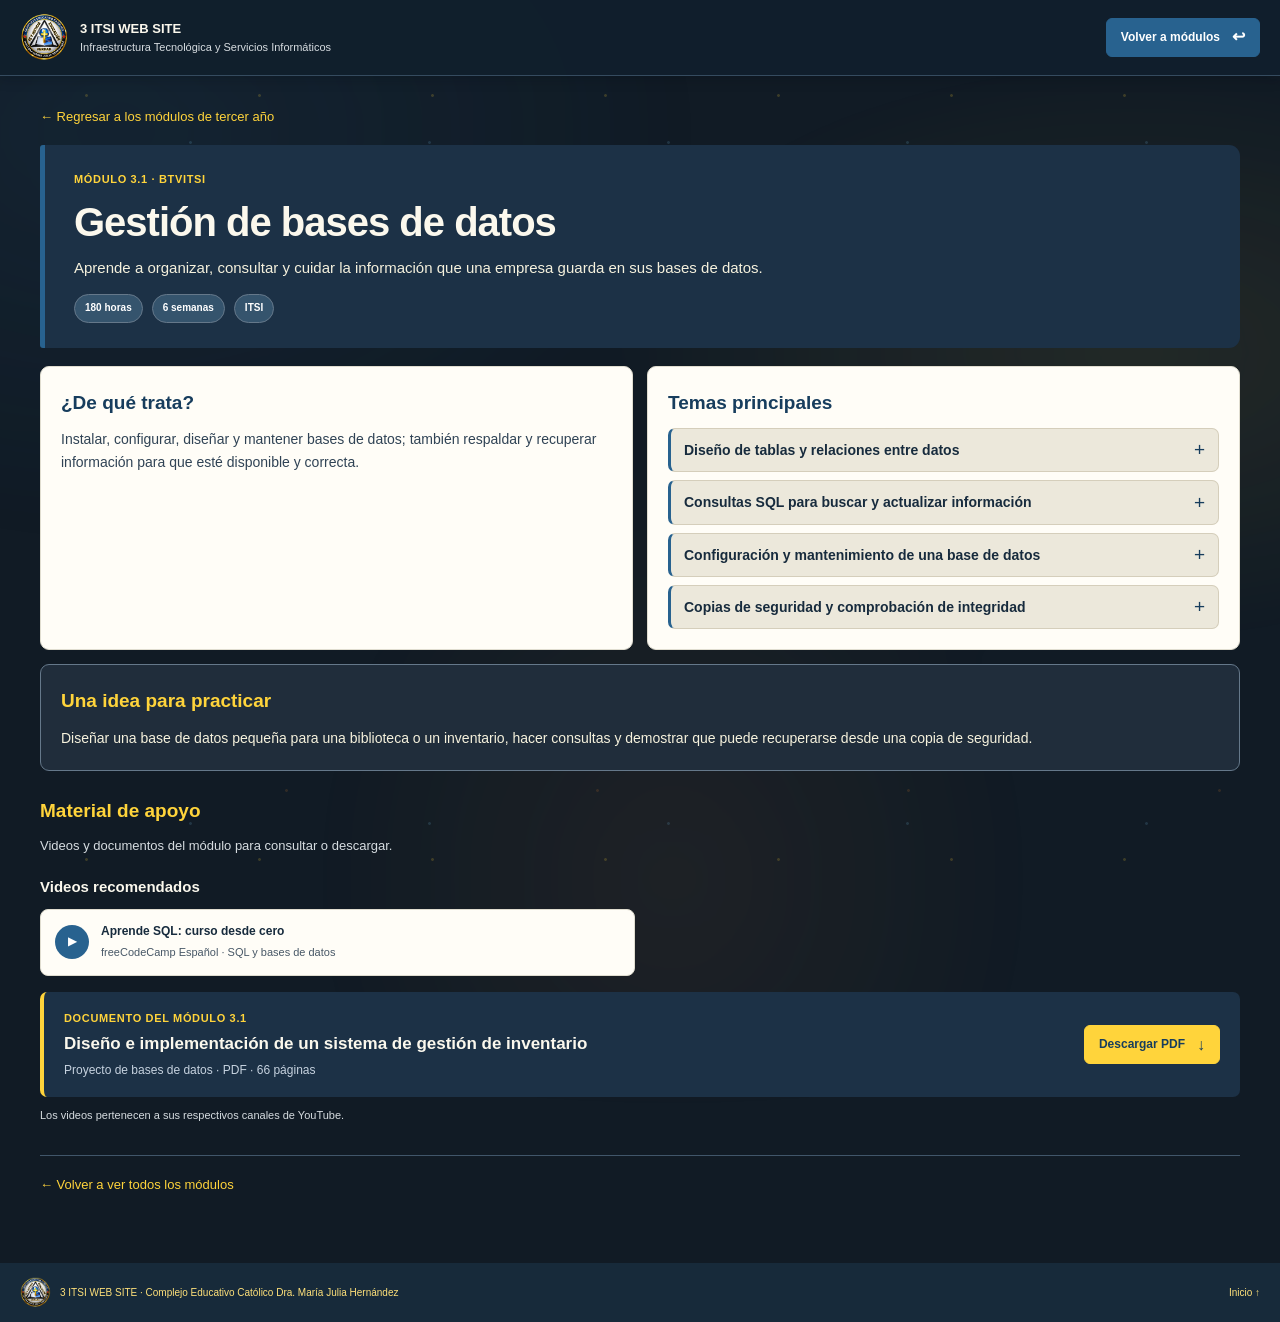
==== commit e5216aef: "Show project PDFs in module support materials" ====
--- a/modulos/modulo-1.html
+++ b/modulos/modulo-1.html
@@ -112,25 +112,13 @@
         </section>
       </div>
 
-      <!-- Documento del proyecto presentado para este módulo. -->
-      <section class="documento-modulo">
-        <div>
-          <p class="etiqueta">DOCUMENTO DEL MÓDULO 3.1</p>
-          <h2>Diseño e implementación de un sistema de gestión de inventario</h2>
-          <p>Proyecto de bases de datos · PDF · 66 páginas</p>
-        </div>
-        <a class="boton boton-documento" href="../documentos/modulo-3.1-proyecto-inventario-bases-de-datos.pdf" download>
-          Descargar PDF <span aria-hidden="true">↓</span>
-        </a>
-      </section>
-
-      <!-- Videos relacionados con este tema. -->
+      <!-- Videos y documentos disponibles como material de apoyo. -->
       <section class="videos-modulo">
-        <h2>Videos recomendados</h2>
+        <h2>Material de apoyo</h2>
         <p>
-          Enlaces a videos en español relacionados con este módulo. Se abrirán
-          en esta misma pestaña.
+          Videos y documentos del módulo para consultar o descargar.
         </p>
+        <h3>Videos recomendados</h3>
         <div class="video-lista">
           <a
             class="video-enlace"
@@ -143,6 +131,18 @@
             >
           </a>
         </div>
+        <!-- Documento del proyecto presentado para este módulo. -->
+        <section class="documento-modulo">
+          <div>
+            <p class="etiqueta">DOCUMENTO DEL MÓDULO 3.1</p>
+            <h3>Diseño e implementación de un sistema de gestión de inventario</h3>
+            <p>Proyecto de bases de datos · PDF · 66 páginas</p>
+          </div>
+          <a class="boton boton-documento" href="../documentos/modulo-3.1-proyecto-inventario-bases-de-datos.pdf" download>
+            Descargar PDF <span aria-hidden="true">↓</span>
+          </a>
+        </section>
+
         <p class="nota-video">
           Los videos pertenecen a sus respectivos canales de YouTube.
         </p>
--- a/style.css
+++ b/style.css
@@ -707,10 +707,15 @@
   color: var(--azul-oscuro);
   font-size: 19px;
 }
-.videos-modulo h2 {
+.videos-modulo > h2 {
   margin: 0 0 10px;
   color: #ffd43b;
   font-size: 19px;
+}
+.videos-modulo h3 {
+  margin: 18px 0 9px;
+  color: var(--tinta);
+  font-size: 15px;
 }
 .panel-info p {
   margin: 0;
@@ -757,7 +762,7 @@
   margin-bottom: 5px;
   color: #ffd43b;
 }
-.documento-modulo h2 {
+.documento-modulo h3 {
   margin: 0;
   color: var(--tinta);
   font-size: 17px;
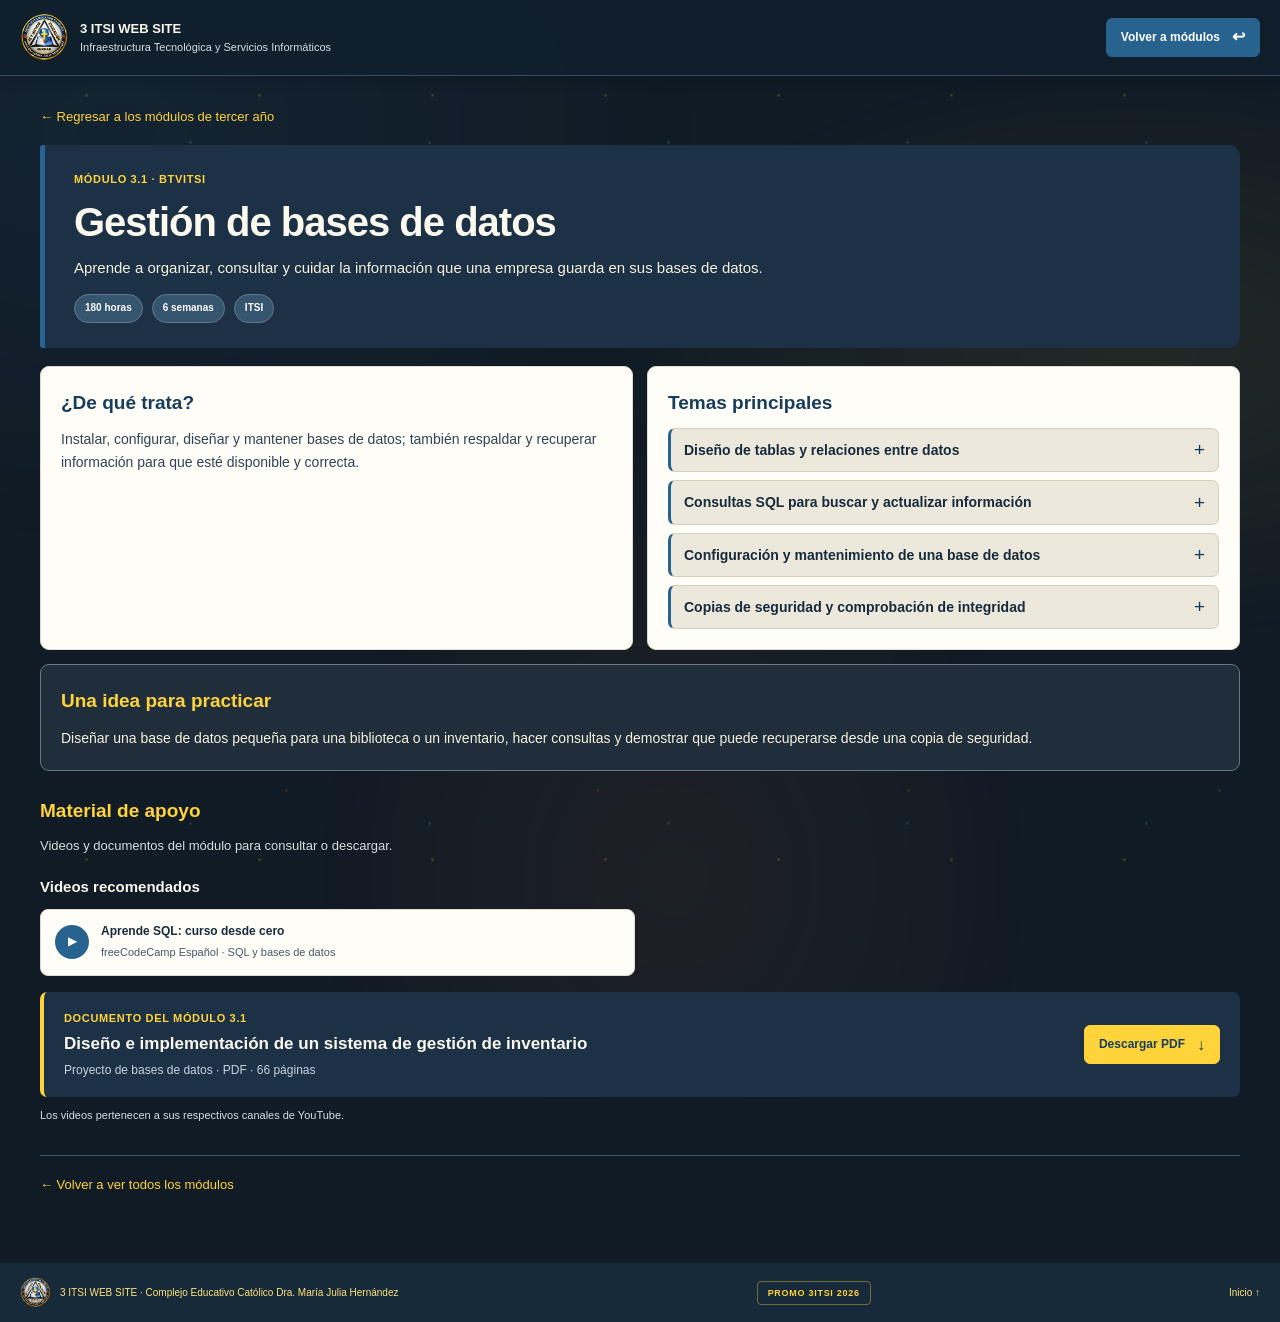
==== commit cc85f646: "Add class of 2026 label to page footers" ====
--- a/modulos/modulo-1.html
+++ b/modulos/modulo-1.html
@@ -161,7 +161,7 @@
           >3 ITSI WEB SITE · Complejo Educativo Católico Dra. María Julia
           Hernández</span
         ></a
-      ><a href="../index.html#inicio">Inicio ↑</a>
+      ><span class="promo-anio">Promo 3ITSI 2026</span><a href="../index.html#inicio">Inicio ↑</a>
     </footer>
   </body>
 </html>
--- a/style.css
+++ b/style.css
@@ -627,6 +627,16 @@
   background: #172a3a;
   font-size: 10px;
 }
+.promo-anio {
+  padding: 4px 10px;
+  color: #ffd43b;
+  border: 1px solid rgba(255, 212, 59, 0.38);
+  border-radius: 4px;
+  font-size: 9px;
+  font-weight: 700;
+  letter-spacing: 0.08em;
+  text-transform: uppercase;
+}
 .pie a {
   color: #ffe17a;
   text-decoration: none;
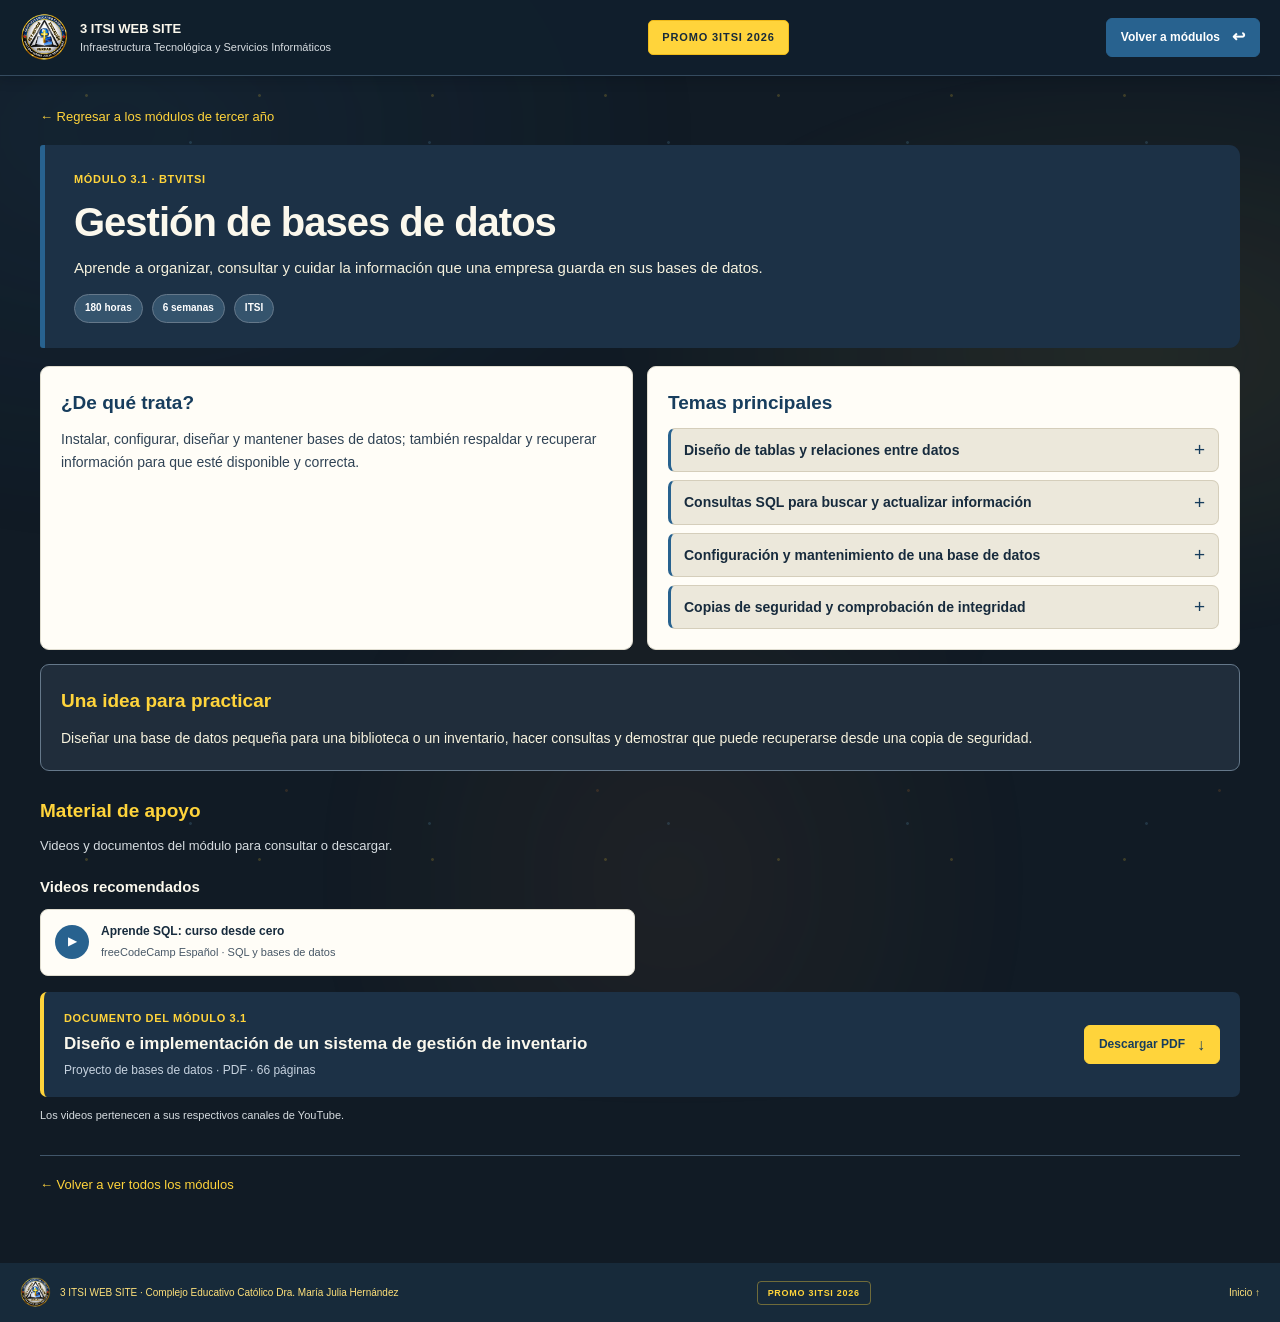
==== commit 360208e4: "Show class promotion in page headers" ====
--- a/modulos/modulo-1.html
+++ b/modulos/modulo-1.html
@@ -27,6 +27,7 @@
           ></span
         >
       </a>
+      <span class="promo-top">Promo 3ITSI 2026</span>
       <a class="boton" href="../index.html#modulos"
         >Volver a módulos <span aria-hidden="true">↩</span></a
       >
--- a/style.css
+++ b/style.css
@@ -134,6 +134,18 @@
   border-bottom: 1px solid #354b5f;
   box-shadow: 0 2px 12px rgba(2, 12, 20, 0.25);
 }
+.promo-top {
+  padding: 7px 13px;
+  color: #172a3a;
+  background: #ffd43b;
+  border: 1px solid #f0bb1a;
+  border-radius: 5px;
+  font-size: 11px;
+  font-weight: 800;
+  letter-spacing: 0.08em;
+  text-transform: uppercase;
+  white-space: nowrap;
+}
 .identidad {
   display: flex;
   align-items: center;
@@ -894,11 +906,22 @@
   html {
     scroll-padding-top: 72px;
   }
+  /* En móvil la promoción se centra debajo del logo y del botón. */
+  .promo-top {
+    position: absolute;
+    bottom: 4px;
+    left: 50%;
+    padding: 3px 8px;
+    font-size: 8px;
+    transform: translateX(-50%);
+  }
   .encabezado {
-    min-height: 68px;
-    padding: 7px 14px;
-  }
-  .identidad {
+    min-height: 88px;
+    padding: 6px 14px 25px;
+  }
+
+
+.identidad {
     gap: 8px;
   }
   .identidad img {
@@ -919,7 +942,7 @@
     font-size: 11px;
   }
   .menu-contenido {
-    inset: 74px 14px auto auto;
+    inset: 94px 14px auto auto;
     min-width: 215px;
   }
   .portada {
